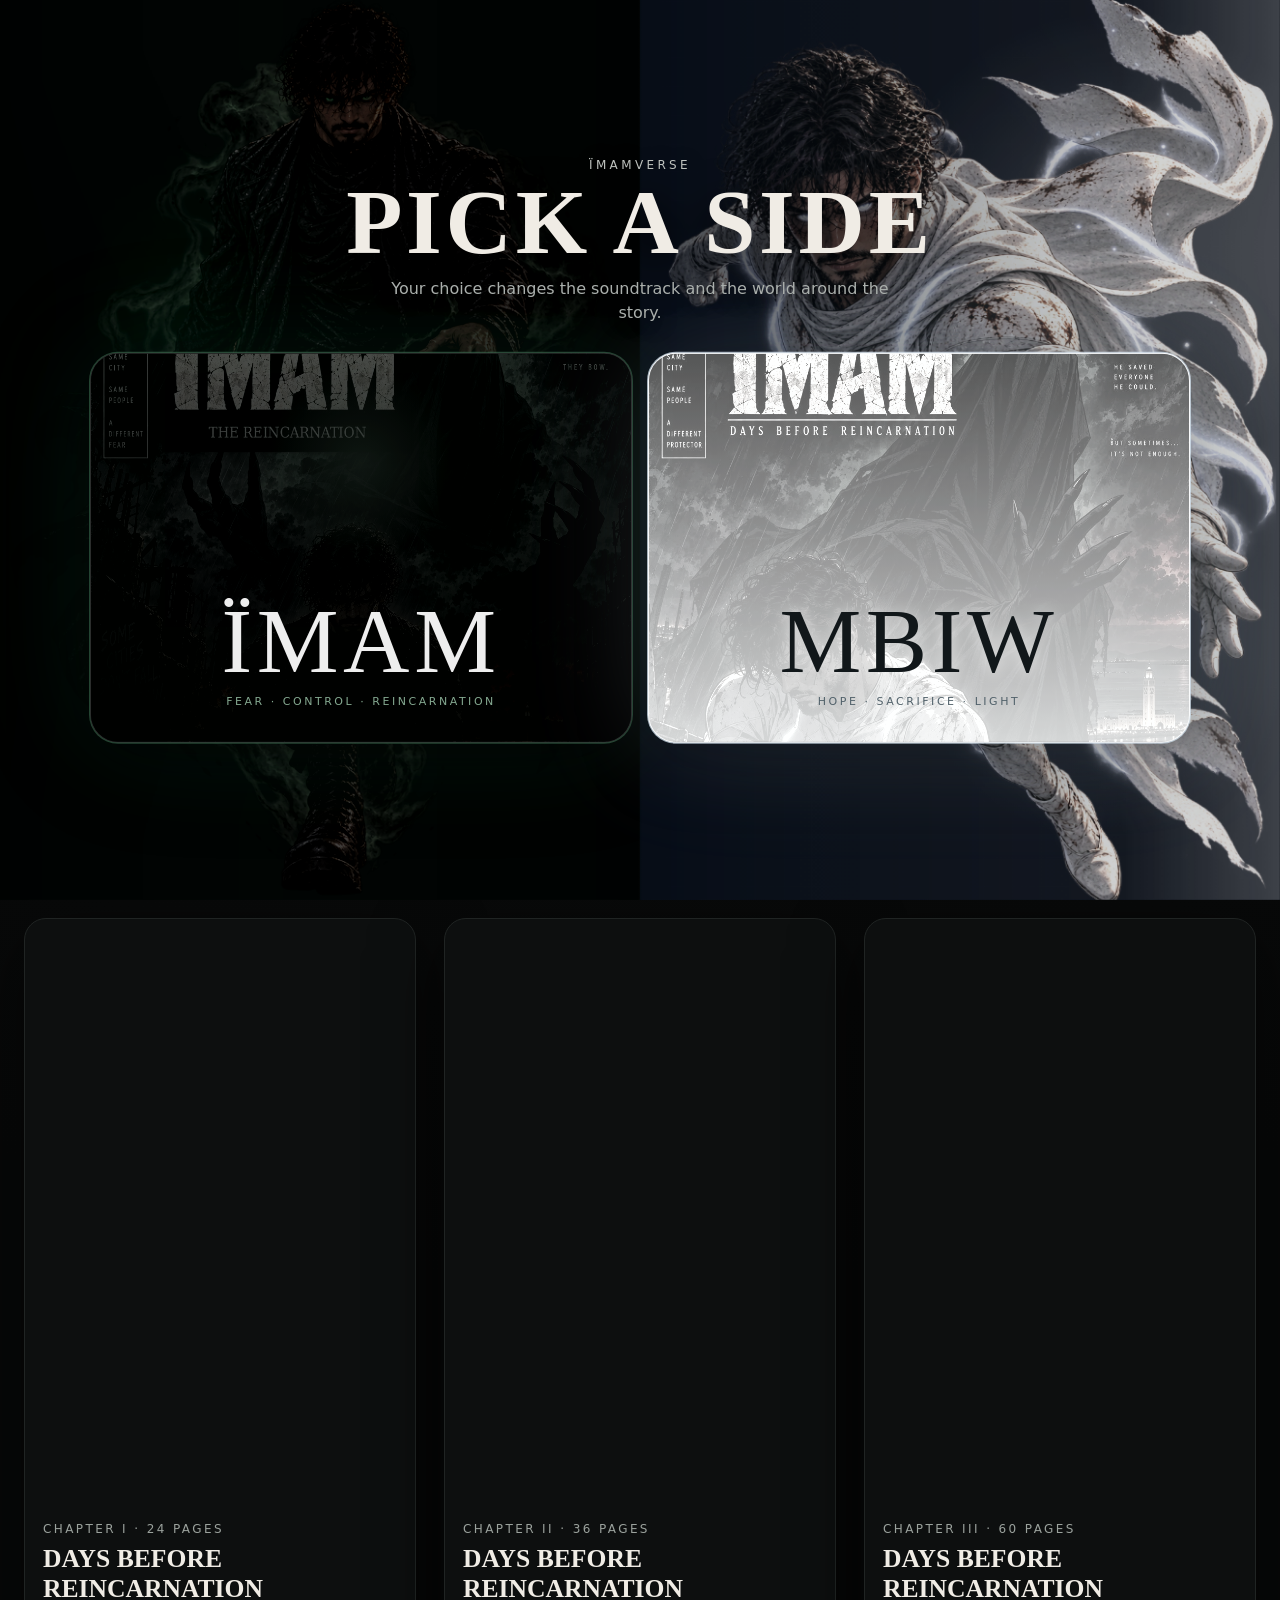
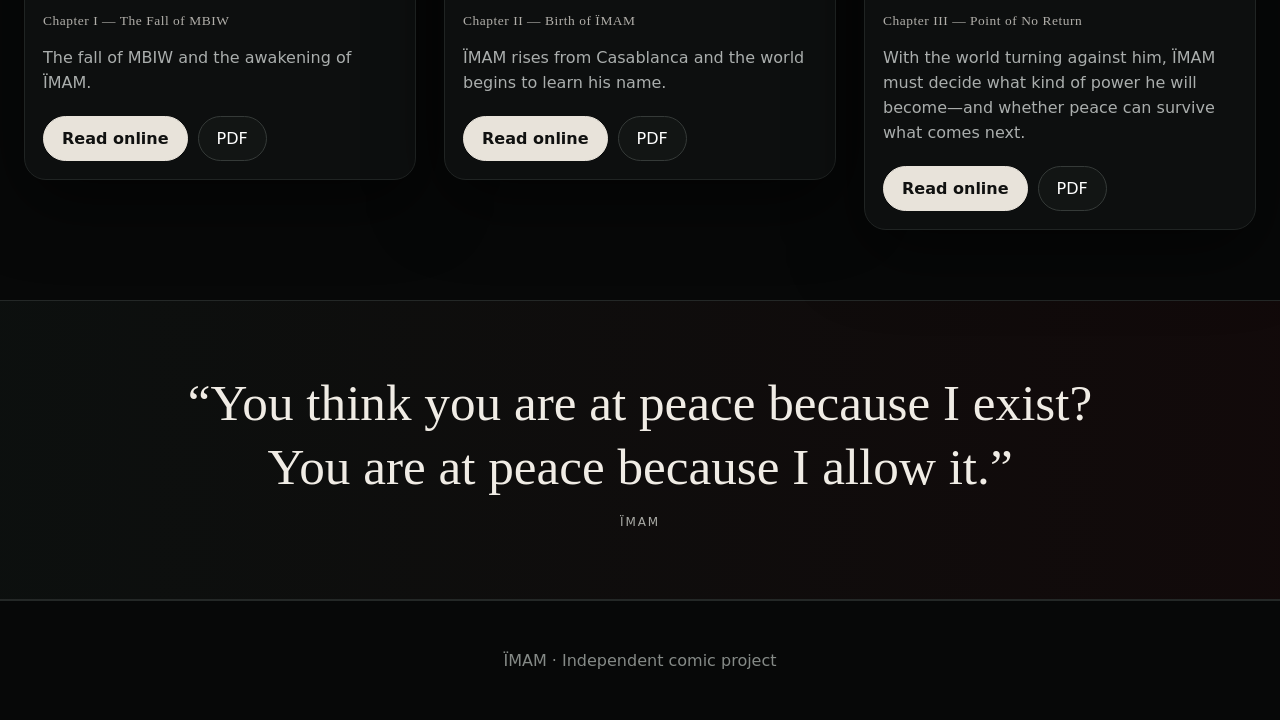
==== index.html @ 2e2427ac "Use final official chapter covers" ====
<!doctype html><html lang="en"><head>
<meta charset="utf-8"><meta name="viewport" content="width=device-width,initial-scale=1">
<meta http-equiv="Cache-Control" content="no-cache, no-store, must-revalidate"><meta http-equiv="Pragma" content="no-cache"><meta http-equiv="Expires" content="0">
<title>ÏMAM — Official Comic</title><meta name="description" content="Read DAYS BEFORE REINCARNATION — Chapter I, Chapter II, and Chapter III online.">
<link rel="icon" href="assets/site/favicon.svg"><link rel="stylesheet" href="styles.css?v=25">
<style>
.volume-control{height:44px;display:flex;align-items:center;gap:8px;padding:0 11px;border:1px solid var(--side-line,#343937);border-radius:999px;background:var(--side-player,rgba(8,10,9,.92));backdrop-filter:blur(16px);color:var(--side-ink,#f1ede6);transition:.2s}
.volume-control:hover{border-color:var(--side-accent,#7b8881)}
.volume-mute{width:28px;height:28px;display:grid;place-items:center;flex:0 0 auto;padding:0;border:0;background:transparent;color:inherit;font-size:15px;line-height:1;cursor:pointer;border-radius:50%}
.volume-mute:focus-visible,.volume-slider:focus-visible{outline:2px solid currentColor;outline-offset:2px}
.volume-slider{width:92px;height:20px;margin:0;cursor:pointer;accent-color:var(--side-ink,#f1ede6)}
.volume-value{min-width:30px;color:var(--side-muted,#9ca29e);font-size:9px;font-variant-numeric:tabular-nums;text-align:right}

/* Pick-a-side world backgrounds with character silhouettes */
.enter-gate{position:fixed;inset:0;overflow:hidden;isolation:isolate;background:linear-gradient(90deg,#020806 0 49.85%,#0a0f18 50.15% 100%)}
.enter-gate:before,.enter-gate:after{content:"";position:absolute;top:0;bottom:0;width:50%;pointer-events:none;z-index:0;will-change:transform,opacity,filter;background-repeat:no-repeat;background-blend-mode:normal,screen,normal;transition:opacity .45s ease,filter .45s ease}
.enter-gate:before{left:0;opacity:.95;background-image:linear-gradient(90deg,rgba(0,0,0,.72) 0,rgba(0,0,0,.38) 40%,rgba(0,0,0,.70) 100%),radial-gradient(circle at 26% 34%,rgba(16,133,78,.30) 0,rgba(0,0,0,0) 34%),radial-gradient(circle at 24% 72%,rgba(58,170,112,.14) 0,rgba(0,0,0,0) 24%),url('assets/site/imam-left.png');background-size:100% 100%,100% 100%,100% 100%,clamp(420px,48vw,760px) auto;background-position:0 0,0 0,0 0,6% 70%;filter:brightness(.55) saturate(.95) contrast(1.05);animation:gateImamFigureFloat 18s ease-in-out infinite alternate}
.enter-gate:after{right:0;opacity:.94;background-image:linear-gradient(270deg,rgba(255,255,255,.26) 0,rgba(255,255,255,.05) 25%,rgba(10,18,31,.62) 100%),radial-gradient(circle at 74% 28%,rgba(255,255,255,.20) 0,rgba(0,0,0,0) 30%),radial-gradient(circle at 72% 72%,rgba(194,224,245,.13) 0,rgba(0,0,0,0) 24%),url('assets/site/mbiw-fly-right.png');background-size:100% 100%,100% 100%,100% 100%,clamp(420px,48vw,760px) auto;background-position:0 0,0 0,0 0,86% 66%;filter:brightness(.88) saturate(.86) contrast(1.02);animation:gateMbiwFigureFloat 18s ease-in-out infinite alternate}
.enter-gate .side-choice,.enter-gate .mbiw-transition-layer,.enter-gate .imam-transition-layer{position:relative;z-index:2}
.enter-gate .choice-heading{position:relative;z-index:2;text-shadow:0 4px 28px rgba(0,0,0,.48)}
.enter-gate .side-card.imam{box-shadow:0 0 0 1px rgba(54,102,74,.65),0 18px 70px rgba(0,0,0,.58),0 0 120px rgba(23,121,76,.20)}
.enter-gate .side-card.mbiw{box-shadow:0 0 0 1px rgba(214,228,241,.74),0 18px 70px rgba(0,0,0,.28),0 0 120px rgba(202,223,241,.18)}
@keyframes gateImamFigureFloat{0%{transform:translate3d(0,0,0) scale(1)}50%{transform:translate3d(-1.2%,1.1%,0) scale(1.02)}100%{transform:translate3d(1.4%,-1.3%,0) scale(1.035)}}
@keyframes gateMbiwFigureFloat{0%{transform:translate3d(0,0,0) scale(1)}50%{transform:translate3d(1.3%,-1.1%,0) scale(1.02)}100%{transform:translate3d(-1.2%,1.2%,0) scale(1.035)}}
@media(max-width:900px){.enter-gate:before,.enter-gate:after{background-size:100% 100%,100% 100%,100% 100%,clamp(300px,72vw,520px) auto;opacity:.84}.enter-gate:before{background-position:0 0,0 0,0 0,10% 72%}.enter-gate:after{background-position:0 0,0 0,0 0,90% 70%}}

/* Living side atmosphere — desktop margins */
body.side-selected:before,body.side-selected:after{content:"";position:fixed;top:79px;bottom:0;width:clamp(110px,24vw,560px);z-index:2;pointer-events:none;opacity:0;will-change:background-position,opacity,filter;transition:opacity .8s ease}
body.side-selected:before{left:0;-webkit-mask-image:linear-gradient(90deg,#000 0,#000 42%,rgba(0,0,0,.68) 68%,transparent 100%);mask-image:linear-gradient(90deg,#000 0,#000 42%,rgba(0,0,0,.68) 68%,transparent 100%)}
body.side-selected:after{right:0;-webkit-mask-image:linear-gradient(270deg,#000 0,#000 42%,rgba(0,0,0,.68) 68%,transparent 100%);mask-image:linear-gradient(270deg,#000 0,#000 42%,rgba(0,0,0,.68) 68%,transparent 100%)}
body.side-selected[data-side="mbiw"]:before,body.side-selected[data-side="mbiw"]:after{opacity:.9;background-image:radial-gradient(circle,rgba(255,255,255,.82) 0 1px,transparent 1.8px),radial-gradient(circle,rgba(188,223,243,.62) 0 1.2px,transparent 2px),radial-gradient(ellipse at 12% 34%,rgba(255,255,255,.72) 0,rgba(226,242,251,.34) 24%,transparent 58%),radial-gradient(ellipse at 58% 74%,rgba(187,220,240,.38) 0,transparent 55%),linear-gradient(100deg,rgba(247,252,255,.72) 0,rgba(218,237,248,.32) 48%,transparent 100%);background-size:118px 154px,176px 218px,100% 100%,100% 100%,100% 100%;background-position:14px 20px,62px 96px,0 0,0 0,0 0;animation:mbiwMarginDrift 18s linear infinite,mbiwMarginBreath 6.5s ease-in-out infinite alternate;filter:saturate(.9)}
body.side-selected[data-side="mbiw"]:after{background-image:radial-gradient(circle,rgba(255,255,255,.8) 0 1px,transparent 1.8px),radial-gradient(circle,rgba(184,221,242,.58) 0 1.1px,transparent 2px),radial-gradient(ellipse at 82% 27%,rgba(255,255,255,.7) 0,rgba(224,241,251,.31) 25%,transparent 59%),radial-gradient(ellipse at 40% 77%,rgba(187,220,240,.35) 0,transparent 54%),linear-gradient(260deg,rgba(247,252,255,.7) 0,rgba(218,237,248,.3) 47%,transparent 100%);background-size:132px 168px,188px 226px,100% 100%,100% 100%,100% 100%;background-position:42px 12px,8px 122px,0 0,0 0,0 0;animation:mbiwMarginDriftReverse 21s linear infinite,mbiwMarginBreath 7.2s ease-in-out infinite alternate}
body.side-selected[data-side="imam"]:before,body.side-selected[data-side="imam"]:after{opacity:.82;background-image:radial-gradient(circle,rgba(132,169,144,.3) 0 1px,transparent 2px),radial-gradient(circle,rgba(170,79,54,.18) 0 1px,transparent 2px),radial-gradient(ellipse at 18% 36%,rgba(35,76,53,.66) 0,rgba(9,28,18,.38) 35%,transparent 67%),radial-gradient(ellipse at 62% 78%,rgba(71,104,81,.34) 0,transparent 58%),linear-gradient(100deg,rgba(3,13,8,.88) 0,rgba(17,46,30,.45) 49%,transparent 100%);background-size:142px 184px,224px 286px,100% 100%,100% 100%,100% 100%;background-position:16px 30px,80px 120px,0 0,0 0,0 0;animation:imamMarginDrift 24s linear infinite,imamMarginPulse 8s ease-in-out infinite alternate;filter:saturate(.86) contrast(1.03)}
body.side-selected[data-side="imam"]:after{background-image:radial-gradient(circle,rgba(127,166,140,.27) 0 1px,transparent 2px),radial-gradient(circle,rgba(181,78,49,.17) 0 1px,transparent 2px),radial-gradient(ellipse at 84% 30%,rgba(35,76,53,.62) 0,rgba(9,28,18,.36) 35%,transparent 67%),radial-gradient(ellipse at 38% 76%,rgba(71,104,81,.31) 0,transparent 58%),linear-gradient(260deg,rgba(3,13,8,.86) 0,rgba(17,46,30,.43) 49%,transparent 100%);background-size:154px 194px,236px 298px,100% 100%,100% 100%,100% 100%;background-position:54px 16px,12px 148px,0 0,0 0,0 0;animation:imamMarginDriftReverse 27s linear infinite,imamMarginPulse 9s ease-in-out infinite alternate}
@keyframes mbiwMarginDrift{from{background-position:14px 20px,62px 96px,0 0,0 0,0 0}to{background-position:40px -288px,18px -340px,0 -28px,0 26px,0 0}}
@keyframes mbiwMarginDriftReverse{from{background-position:42px 12px,8px 122px,0 0,0 0,0 0}to{background-position:12px -312px,64px -374px,0 -24px,0 30px,0 0}}
@keyframes mbiwMarginBreath{from{opacity:.68;filter:brightness(.98) saturate(.88)}to{opacity:.96;filter:brightness(1.08) saturate(1)}}
@keyframes imamMarginDrift{from{background-position:16px 30px,80px 120px,0 0,0 0,0 0}to{background-position:54px -308px,28px -436px,0 38px,0 -25px,0 0}}
@keyframes imamMarginDriftReverse{from{background-position:54px 16px,12px 148px,0 0,0 0,0 0}to{background-position:18px -332px,72px -458px,0 44px,0 -31px,0 0}}
@keyframes imamMarginPulse{from{opacity:.58;filter:brightness(.82) saturate(.76)}to{opacity:.88;filter:brightness(1.03) saturate(.96)}}

/* MBIW — choose the light transition */
.mbiw-transition-layer{position:absolute;inset:0;z-index:8;display:grid;place-items:center;overflow:hidden;pointer-events:none;opacity:0;visibility:hidden}
.mbiw-transition-layer:before{content:"";position:absolute;width:34vmax;height:34vmax;border-radius:50%;background:radial-gradient(circle,rgba(255,255,255,.98) 0,rgba(220,239,250,.86) 20%,rgba(187,220,239,.38) 45%,rgba(255,255,255,0) 72%);filter:blur(3px);transform:scale(.05);opacity:0}
.mbiw-transition-copy{position:relative;z-index:2;text-align:center;color:#172128;text-shadow:0 2px 18px rgba(255,255,255,.9);opacity:0;transform:translateY(12px) scale(.98)}
.mbiw-transition-copy span{display:block;font-size:10px;letter-spacing:.42em;text-transform:uppercase;color:#5d7481;margin-bottom:8px}
.mbiw-transition-copy strong{display:block;font-family:Georgia,"Times New Roman",serif;font-size:clamp(30px,6vw,72px);font-weight:700;letter-spacing:.08em}
.enter-gate.mbiw-transition{background:#f3f8fb}
.enter-gate.mbiw-transition:before,.enter-gate.mbiw-transition:after{animation:mbiwWash 1.35s ease forwards}
.enter-gate.mbiw-transition .choice-heading{animation:mbiwHeadingAway .5s ease forwards}
.enter-gate.mbiw-transition .side-card.imam{animation:mbiwDarkSideAway .72s cubic-bezier(.4,0,.2,1) forwards;pointer-events:none}
.enter-gate.mbiw-transition .side-card.mbiw{z-index:7;animation:mbiwCardRise 1.15s cubic-bezier(.16,.84,.32,1) forwards;pointer-events:none}
.enter-gate.mbiw-transition .mbiw-transition-layer{visibility:visible;animation:mbiwLayer 1.45s ease forwards}
.enter-gate.mbiw-transition .mbiw-transition-layer:before{animation:mbiwBloom 1.35s cubic-bezier(.16,.84,.3,1) forwards}
.enter-gate.mbiw-transition .mbiw-transition-copy{animation:mbiwWords 1.1s .3s ease forwards}
@keyframes mbiwWash{0%{opacity:1;filter:none}55%{opacity:.55;filter:brightness(1.35) saturate(.65)}100%{opacity:.12;filter:brightness(1.7) saturate(.35)}}
@keyframes mbiwHeadingAway{to{opacity:0;transform:translateY(-12px);filter:blur(5px)}}
@keyframes mbiwDarkSideAway{0%{opacity:1;transform:none;filter:none}100%{opacity:0;transform:scale(.92) translateX(-18px);filter:blur(10px) brightness(.55)}}
@keyframes mbiwCardRise{0%{transform:none;filter:none}42%{transform:scale(1.025);filter:brightness(1.08)}100%{transform:scale(1.055);filter:brightness(1.22);border-color:rgba(255,255,255,.95);box-shadow:0 0 0 1px rgba(255,255,255,.75),0 0 85px rgba(196,226,244,.82),0 28px 100px rgba(255,255,255,.45)}}
@keyframes mbiwLayer{0%{opacity:0}16%{opacity:1}82%{opacity:1}100%{opacity:.96}}
@keyframes mbiwBloom{0%{opacity:0;transform:scale(.05)}18%{opacity:.95}70%{opacity:.95;transform:scale(3.2)}100%{opacity:.7;transform:scale(4.4)}}
@keyframes mbiwWords{0%{opacity:0;transform:translateY(12px) scale(.98);letter-spacing:.02em}35%{opacity:1}100%{opacity:1;transform:none}}

/* ÏMAM — choose reincarnation transition */
.imam-transition-layer{position:absolute;inset:0;z-index:8;display:grid;place-items:center;overflow:hidden;pointer-events:none;opacity:0;visibility:hidden}
.imam-transition-layer:before{content:"";position:absolute;inset:-10%;background:radial-gradient(circle at 50% 50%,rgba(64,150,96,.28) 0,rgba(20,63,39,.18) 28%,rgba(0,0,0,0) 62%),radial-gradient(circle at 30% 60%,rgba(35,96,61,.22) 0,rgba(0,0,0,0) 46%),radial-gradient(circle at 70% 40%,rgba(25,76,48,.18) 0,rgba(0,0,0,0) 44%);filter:blur(10px);opacity:0;transform:scale(.96)}
.imam-transition-layer:after{content:"";position:absolute;inset:0;background:linear-gradient(180deg,rgba(0,0,0,.12),rgba(0,0,0,.55)),repeating-linear-gradient(90deg,rgba(255,255,255,.03) 0 2px,transparent 2px 6px);mix-blend-mode:screen;opacity:0}
.imam-transition-copy{position:relative;z-index:2;text-align:center;color:#dfe9df;text-shadow:0 2px 22px rgba(0,0,0,.9);opacity:0;transform:translateY(16px) scale(.98)}
.imam-transition-copy span{display:block;font-size:10px;letter-spacing:.42em;text-transform:uppercase;color:#78a487;margin-bottom:8px}
.imam-transition-copy strong{display:block;font-family:Georgia,"Times New Roman",serif;font-size:clamp(30px,6vw,72px);font-weight:700;letter-spacing:.08em}
.enter-gate.imam-transition{background:#030805}
.enter-gate.imam-transition:before,.enter-gate.imam-transition:after{animation:imamWash 1.35s ease forwards}
.enter-gate.imam-transition .choice-heading{animation:imamHeadingAway .5s ease forwards}
.enter-gate.imam-transition .side-card.mbiw{animation:imamLightSideAway .72s cubic-bezier(.4,0,.2,1) forwards;pointer-events:none}
.enter-gate.imam-transition .side-card.imam{z-index:7;animation:imamCardRise 1.2s cubic-bezier(.16,.84,.32,1) forwards;pointer-events:none}
.enter-gate.imam-transition .imam-transition-layer{visibility:visible;animation:imamLayer 1.45s ease forwards}
.enter-gate.imam-transition .imam-transition-layer:before{animation:imamSmoke 1.4s cubic-bezier(.16,.84,.3,1) forwards}
.enter-gate.imam-transition .imam-transition-layer:after{animation:imamGlitch 1.1s .12s ease forwards}
.enter-gate.imam-transition .imam-transition-copy{animation:imamWords 1.05s .3s ease forwards}
@keyframes imamWash{0%{opacity:1;filter:none}55%{opacity:.72;filter:brightness(.72) saturate(1.15)}100%{opacity:.2;filter:brightness(.45) saturate(1.25)}}
@keyframes imamHeadingAway{to{opacity:0;transform:translateY(-12px);filter:blur(5px)}}
@keyframes imamLightSideAway{0%{opacity:1;transform:none;filter:none}100%{opacity:0;transform:scale(.92) translateX(18px);filter:blur(10px) brightness(1.25)}}
@keyframes imamCardRise{0%{transform:none;filter:none}30%{transform:scale(1.02) translateY(2px)}60%{transform:scale(1.04) translateY(-2px)}100%{transform:scale(1.055);filter:brightness(.92) contrast(1.08);border-color:rgba(92,153,108,.92);box-shadow:0 0 0 1px rgba(52,110,69,.75),0 0 85px rgba(22,82,45,.75),0 28px 100px rgba(0,0,0,.55)}}
@keyframes imamLayer{0%{opacity:0}16%{opacity:1}82%{opacity:1}100%{opacity:.98}}
@keyframes imamSmoke{0%{opacity:0;transform:scale(.96)}20%{opacity:.9}100%{opacity:.95;transform:scale(1.12)}}
@keyframes imamGlitch{0%{opacity:0}18%{opacity:.18}26%{opacity:0}36%{opacity:.12}45%{opacity:0}100%{opacity:.08}}
@keyframes imamWords{0%{opacity:0;transform:translateY(16px) scale(.98)}35%{opacity:1}100%{opacity:1;transform:none}}

@media(prefers-reduced-motion:reduce){body.side-selected:before,body.side-selected:after{animation:none!important}.enter-gate.mbiw-transition:before,.enter-gate.mbiw-transition:after,.enter-gate.mbiw-transition .choice-heading,.enter-gate.mbiw-transition .side-card.imam,.enter-gate.mbiw-transition .side-card.mbiw,.enter-gate.mbiw-transition .mbiw-transition-layer,.enter-gate.mbiw-transition .mbiw-transition-layer:before,.enter-gate.mbiw-transition .mbiw-transition-copy,.enter-gate.imam-transition:before,.enter-gate.imam-transition:after,.enter-gate.imam-transition .choice-heading,.enter-gate.imam-transition .side-card.imam,.enter-gate.imam-transition .side-card.mbiw,.enter-gate.imam-transition .imam-transition-layer,.enter-gate.imam-transition .imam-transition-layer:before,.enter-gate.imam-transition .imam-transition-layer:after,.enter-gate.imam-transition .imam-transition-copy{animation:none!important}.enter-gate.mbiw-transition .choice-heading,.enter-gate.mbiw-transition .side-card.imam,.enter-gate.imam-transition .choice-heading,.enter-gate.imam-transition .side-card.mbiw{opacity:0}.enter-gate.mbiw-transition .side-card.mbiw{transform:scale(1.02);filter:brightness(1.12)}.enter-gate.mbiw-transition .mbiw-transition-layer{opacity:1;visibility:visible}.enter-gate.mbiw-transition .mbiw-transition-layer:before{opacity:.8;transform:scale(3)}.enter-gate.mbiw-transition .mbiw-transition-copy{opacity:1;transform:none}.enter-gate.imam-transition .side-card.imam{transform:scale(1.02);filter:brightness(.92) contrast(1.05)}.enter-gate.imam-transition .imam-transition-layer{opacity:1;visibility:visible}.enter-gate.imam-transition .imam-transition-layer:before{opacity:.9;transform:scale(1.08)}.enter-gate.imam-transition .imam-transition-layer:after{opacity:.06}.enter-gate.imam-transition .imam-transition-copy{opacity:1;transform:none}}

@media(max-width:1050px){body.side-selected:before,body.side-selected:after{display:none}}
@media(max-width:720px){.music-player{left:10px;right:10px;bottom:10px;flex-wrap:wrap}.music-toggle{flex:1 1 178px;min-width:0}.volume-control{flex:0 1 116px;padding:0 8px;gap:5px}.volume-slider{width:58px}.volume-value{display:none}.side-switch{flex:1 0 100%;height:38px}.mbiw-transition-copy strong,.imam-transition-copy strong{font-size:clamp(28px,9vw,48px)}.mbiw-transition-copy span,.imam-transition-copy span{font-size:9px;letter-spacing:.32em}}
</style>
</head><body class="gate-open">
<div class="enter-gate" id="enterGate">
  <div class="mbiw-transition-layer" id="mbiwTransitionLayer" aria-hidden="true"><div class="mbiw-transition-copy"><span>MBIW</span><strong>YOU CHOSE THE LIGHT</strong></div></div>
  <div class="imam-transition-layer" id="imamTransitionLayer" aria-hidden="true"><div class="imam-transition-copy"><span>ÏMAM</span><strong>YOU CHOSE REINCARNATION</strong></div></div>
  <div class="side-choice">
    <div class="choice-heading"><div class="eyebrow">ÏMAMVERSE</div><h2>PICK A SIDE</h2><p>Your choice changes the soundtrack and the world around the story.</p></div>
    <button class="side-card imam" type="button" data-side-choice="imam" aria-label="Choose ÏMAM"><span class="side-card-content"><span class="side-name">ÏMAM</span><span class="side-tag">Fear · Control · Reincarnation</span></span></button>
    <button class="side-card mbiw" type="button" data-side-choice="mbiw" aria-label="Choose MBIW"><span class="side-card-content"><span class="side-name">MBIW</span><span class="side-tag">Hope · Sacrifice · Light</span></span></button>
  </div>
</div>
<header class="site-header"><a class="brand" href="./">ÏMAM<span>OFFICIAL COMIC</span></a><nav class="nav"><a href="#issues">Chapters</a><a href="issue1/" data-reader="issue1">Chapter I</a><a href="issue2/" data-reader="issue2">Chapter II</a><a href="issue3/" data-reader="issue3">Chapter III</a></nav></header>
<main>
<section class="hero"><div class="hero-inner"><div class="eyebrow">A dark superhero saga</div><h1>ÏMAM<span>THE REINCARNATION</span></h1><p>MBIW gave everything to protect his city. When the city turned on him, something colder woke inside. Read the story from the beginning.</p><div class="hero-actions"><a class="button primary" href="issue1/" data-reader="issue1">Start Chapter I</a><a class="button" href="issue2/" data-reader="issue2">Read Chapter II</a><a class="button" href="issue3/" data-reader="issue3">Read Chapter III</a></div></div></section>
<section class="section" id="issues"><div class="section-head"><div><div class="eyebrow">Read online</div><h2>The Chapters</h2></div><p>Built for phones and desktops. Scroll through each full comic page in order, or download the PDF editions.</p></div>
<div class="issue-grid">
<article class="issue-card"><a class="cover-wrap" href="issue1/" data-reader="issue1"><img src="assets/issue1/cover-final.webp?v=30" alt="ÏMAM Chapter I cover" loading="lazy"></a><div class="issue-meta"><div class="issue-no">Chapter I · 24 pages</div><h3>DAYS BEFORE REINCARNATION</h3><p>The fall of MBIW and the awakening of ÏMAM.</p><div class="issue-actions"><a class="button primary" href="issue1/" data-reader="issue1">Read online</a><a class="button" href="assets/issue1/IMAM_Issue_One.pdf" download>PDF</a></div></div></article>
<article class="issue-card"><a class="cover-wrap" href="issue2/" data-reader="issue2"><img src="assets/issue2/cover-final.webp?v=30" alt="ÏMAM Chapter II cover" loading="lazy"></a><div class="issue-meta"><div class="issue-no">Chapter II · 36 pages</div><h3>DAYS BEFORE REINCARNATION</h3><p>ÏMAM rises from Casablanca and the world begins to learn his name.</p><div class="issue-actions"><a class="button primary" href="issue2/" data-reader="issue2">Read online</a><a class="button" href="assets/issue2/IMAM_Issue_Two.pdf" download>PDF</a></div></div></article>
<article class="issue-card"><a class="cover-wrap" href="issue3/" data-reader="issue3"><img src="assets/issue3/cover-final.webp?v=30" alt="ÏMAM Chapter III cover" loading="lazy"></a><div class="issue-meta"><div class="issue-no">Chapter III · 60 pages</div><h3>DAYS BEFORE REINCARNATION</h3><p>With the world turning against him, ÏMAM must decide what kind of power he will become—and whether peace can survive what comes next.</p><div class="issue-actions"><a class="button primary" href="issue3/" data-reader="issue3">Read online</a><a class="button" href="assets/issue3/IMAM_Beyond_Reincarnation_Issue_3.pdf" download>PDF</a></div></div></article>
</div></section>
<section class="quote"><blockquote>“You think you are at peace because I exist? You are at peace because I allow it.”</blockquote><cite>ÏMAM</cite></section>
</main><footer class="footer">ÏMAM · Independent comic project</footer>
<div class="music-player" id="musicPlayer" aria-label="Soundtrack controls">
  <button class="music-toggle" id="musicToggle" type="button" aria-pressed="false" aria-label="Pause soundtrack"><span class="music-icon" aria-hidden="true">♪</span><span class="music-copy"><strong id="musicState">Now playing</strong><small id="musicTrack">Soundtrack</small></span><span class="music-bars" aria-hidden="true"><i></i><i></i><i></i></span></button>
  <div class="volume-control" aria-label="Soundtrack volume controls">
    <button class="volume-mute" id="volumeMute" type="button" aria-label="Mute soundtrack"><span id="volumeIcon" aria-hidden="true">🔉</span></button>
    <input class="volume-slider" id="volumeSlider" type="range" min="0" max="100" step="1" value="3" aria-label="Soundtrack volume">
    <span class="volume-value" id="volumeValue" aria-hidden="true">3%</span>
  </div>
  <button class="side-switch" id="sideSwitch" type="button">Switch side</button>
</div>
<audio id="bgMusic" preload="auto"></audio>
<div class="reader-overlay" id="readerOverlay" aria-hidden="true"><div class="reader-overlay-bar"><div class="reader-overlay-title" id="readerOverlayTitle">ÏMAM</div><button class="reader-overlay-close" id="readerOverlayClose" type="button">Close reader ✕</button></div><iframe class="reader-frame" id="readerFrame" title="ÏMAM comic reader" loading="eager"></iframe></div>
<script>
(() => {
  const playlists={
    imam:[
      {title:'TALIBAN',src:'assets/audio/5%20-%20Taliban.mp3'},
      {title:'ICONIC',src:'assets/audio/6%20-%20Iconic.mp3'},
      {title:'7EREK RAS X HAQQI',src:'assets/audio/7erek%20ras%20x%20haqqi.mp3'}
    ],
    mbiw:[
      {title:'FORSA',src:'assets/audio/1%20-%20Forsa.mp3'},
      {title:'FENNAN II',src:'assets/audio/2%20-%20Fennan%20II.mp3'},
      {title:'DEMISE OF MBIW',src:'assets/audio/3%20-%20DEMISE%20OF%20MBIW.mp3'}
    ]
  };
  const audio=document.getElementById('bgMusic');
  const toggle=document.getElementById('musicToggle');
  const state=document.getElementById('musicState');
  const trackLabel=document.getElementById('musicTrack');
  const player=document.getElementById('musicPlayer');
  const volumeSlider=document.getElementById('volumeSlider');
  const volumeMute=document.getElementById('volumeMute');
  const volumeIcon=document.getElementById('volumeIcon');
  const volumeValue=document.getElementById('volumeValue');
  const gate=document.getElementById('enterGate');
  const sideSwitch=document.getElementById('sideSwitch');
  const overlay=document.getElementById('readerOverlay');
  const frame=document.getElementById('readerFrame');
  const overlayTitle=document.getElementById('readerOverlayTitle');
  const closeBtn=document.getElementById('readerOverlayClose');
  const siteBrand=document.querySelector('.brand');
  const heroTitle=document.querySelector('.hero h1');
  const sideButtons=[...document.querySelectorAll('[data-side-choice]')];
  let currentSide=null,trackIndex=0,manuallyPaused=false,preloader=null,lastAudibleVolume=.03,sideTransitioning=false;
  audio.volume=.03;

  const syncVolume=()=>{
    const pct=Math.round(audio.volume*100);
    volumeSlider.value=String(pct);
    volumeSlider.setAttribute('aria-valuetext',pct+' percent');
    volumeValue.textContent=pct+'%';
    volumeIcon.textContent=pct===0?'🔇':(pct<50?'🔉':'🔊');
    volumeMute.setAttribute('aria-label',pct===0?'Restore soundtrack volume':'Mute soundtrack');
  };
  const saveVolume=()=>localStorage.setItem('imamverse_volume',String(audio.volume));
  volumeSlider.addEventListener('input',()=>{
    const next=Math.max(0,Math.min(100,Number(volumeSlider.value)))/100;
    audio.volume=next;if(next>0)lastAudibleVolume=next;saveVolume();syncVolume();
  });
  volumeMute.addEventListener('click',()=>{
    if(audio.volume>0){lastAudibleVolume=audio.volume;audio.volume=0;}else{audio.volume=lastAudibleVolume||.03;}
    saveVolume();syncVolume();
  });

  const updateIdentity=(side)=>{
    const isMbiw=side==='mbiw';
    const name=isMbiw?'MBIW':'ÏMAM';
    if(siteBrand&&siteBrand.firstChild)siteBrand.firstChild.nodeValue=name;
    if(heroTitle&&heroTitle.firstChild)heroTitle.firstChild.nodeValue=name;
    const subtitle=heroTitle?heroTitle.querySelector('span'):null;
    if(subtitle)subtitle.textContent=isMbiw?'DAYS BEFORE REINCARNATION':'THE REINCARNATION';
    document.title=name+' — Official Comic';
  };
  const setTheme=(side)=>{
    currentSide=side;document.body.dataset.side=side;document.documentElement.dataset.side=side;
    document.body.classList.add('side-selected');localStorage.setItem('imamverse_side',side);updateIdentity(side);
  };
  const sync=()=>{
    const playing=!audio.paused&&!!currentSide;
    toggle.setAttribute('aria-pressed',playing?'true':'false');
    toggle.setAttribute('aria-label',playing?'Pause soundtrack':'Play soundtrack');
    state.textContent=playing?'Now playing':(manuallyPaused?'Music paused':'Music ready');
    player.classList.toggle('is-playing',playing);
  };
  const preloadNext=()=>{
    if(!currentSide)return;
    const list=playlists[currentSide],next=list[(trackIndex+1)%list.length];
    preloader=new Audio();preloader.preload='auto';preloader.src=next.src;
  };
  const loadTrack=(index)=>{
    const list=playlists[currentSide];trackIndex=(index+list.length)%list.length;
    const track=list[trackIndex];audio.src=track.src;trackLabel.textContent=track.title;audio.load();preloadNext();
  };
  const playCurrent=async()=>{if(!currentSide||manuallyPaused)return;try{audio.muted=false;await audio.play();}catch(e){}sync();};
  const closeReader=()=>{overlay.classList.remove('is-open');overlay.setAttribute('aria-hidden','true');if(frame)frame.src='about:blank';document.body.style.overflow='';};
  const finishSideChoice=()=>{
    gate.classList.add('is-hidden');
    document.body.classList.remove('gate-open');
    window.setTimeout(()=>gate.classList.remove('mbiw-transition','imam-transition'),520);
    sideButtons.forEach(btn=>btn.disabled=false);
    sideTransitioning=false;
    sync();
  };
  const chooseSide=(side)=>{
    if(!playlists[side]||sideTransitioning)return;
    closeReader();setTheme(side);manuallyPaused=false;trackIndex=0;loadTrack(0);
    audio.muted=false;audio.play().catch(()=>{});
    if(side==='mbiw'){
      sideTransitioning=true;
      sideButtons.forEach(btn=>btn.disabled=true);
      gate.classList.remove('is-hidden');
      gate.classList.remove('imam-transition');
      gate.classList.add('mbiw-transition');
      const reduced=window.matchMedia&&window.matchMedia('(prefers-reduced-motion: reduce)').matches;
      window.setTimeout(finishSideChoice,reduced?650:1500);
      return;
    }
    if(side==='imam'){
      sideTransitioning=true;
      sideButtons.forEach(btn=>btn.disabled=true);
      gate.classList.remove('is-hidden');
      gate.classList.remove('mbiw-transition');
      gate.classList.add('imam-transition');
      const reduced=window.matchMedia&&window.matchMedia('(prefers-reduced-motion: reduce)').matches;
      window.setTimeout(finishSideChoice,reduced?650:1500);
      return;
    }
    finishSideChoice();
  };
  sideButtons.forEach(btn=>btn.addEventListener('click',()=>chooseSide(btn.dataset.sideChoice)));
  toggle.addEventListener('click',async()=>{if(audio.paused){manuallyPaused=false;await playCurrent();}else{manuallyPaused=true;audio.pause();}sync();});
  sideSwitch.addEventListener('click',()=>{closeReader();manuallyPaused=true;audio.pause();gate.classList.remove('is-hidden','mbiw-transition','imam-transition');document.body.classList.add('gate-open');document.body.classList.remove('side-selected');sideButtons.forEach(btn=>btn.disabled=false);sideTransitioning=false;sync();});
  audio.addEventListener('ended',async()=>{if(!currentSide)return;manuallyPaused=false;loadTrack(trackIndex+1);await playCurrent();});
  audio.addEventListener('play',sync);audio.addEventListener('pause',sync);audio.addEventListener('error',()=>{state.textContent='Track unavailable';});
  const openReader=(issue)=>{
  if(!currentSide)return;
  const readers={
    issue1:{src:'issue1/',title:'ÏMAM · DAYS BEFORE REINCARNATION — Chapter I'},
    issue2:{src:'issue2/',title:'ÏMAM · DAYS BEFORE REINCARNATION — Chapter II'},
    issue3:{src:'issue3/',title:'ÏMAM · DAYS BEFORE REINCARNATION — Chapter III'}
  };
  const selected=readers[issue]||readers.issue1;
  frame.src=selected.src+'?side='+encodeURIComponent(currentSide);
  overlayTitle.textContent=selected.title;
  overlay.classList.add('is-open');overlay.setAttribute('aria-hidden','false');document.body.style.overflow='hidden';
};
  document.querySelectorAll('[data-reader]').forEach(link=>link.addEventListener('click',e=>{e.preventDefault();openReader(link.dataset.reader);}));
  closeBtn.addEventListener('click',closeReader);
  window.addEventListener('message',e=>{if(e.origin!==location.origin||!e.data)return;if(e.data.type==='imamverse-close-reader')closeReader();if(e.data.type==='imamverse-open-reader'&&e.data.issue)openReader(e.data.issue);});
  window.addEventListener('keydown',e=>{if(e.key==='Escape'&&overlay.classList.contains('is-open'))closeReader();});
  syncVolume();sync();
})();
</script>
</body></html>
---- styles.css ----
@import url('styles-original.css?v=23');
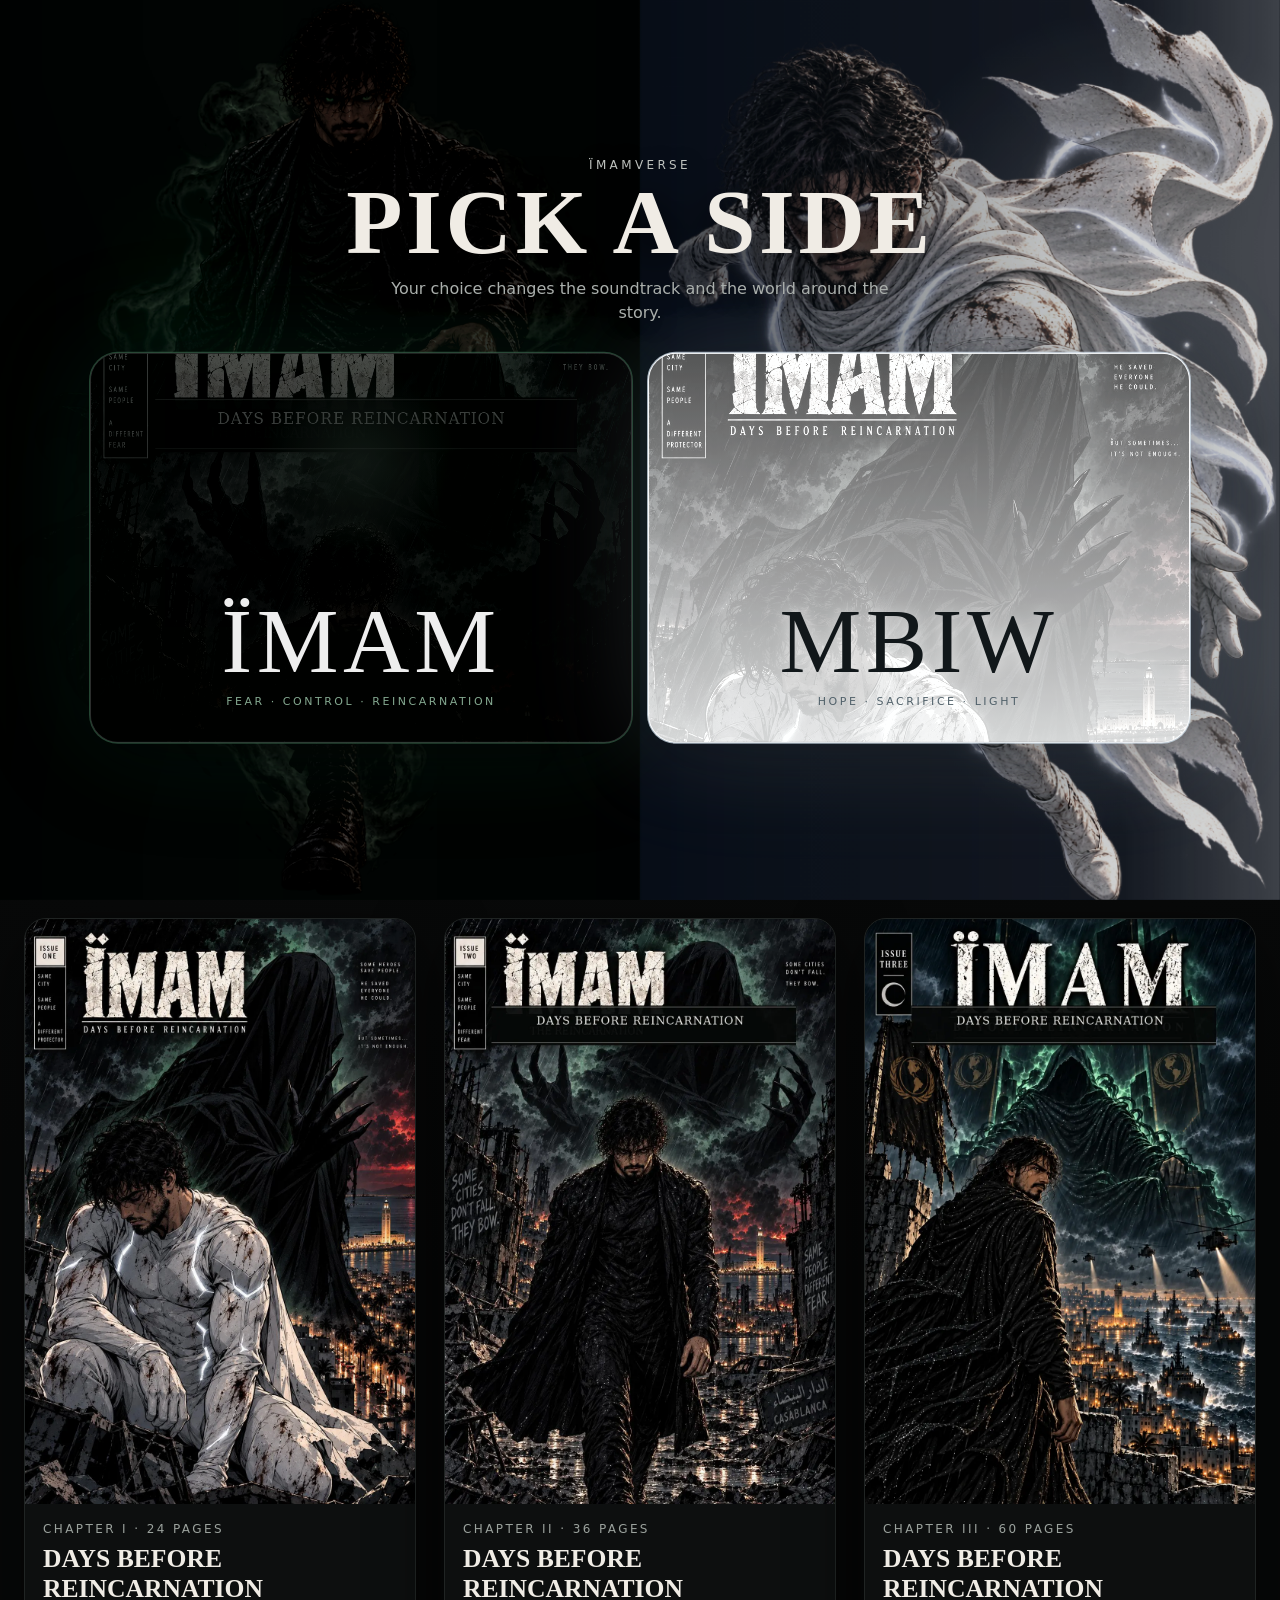
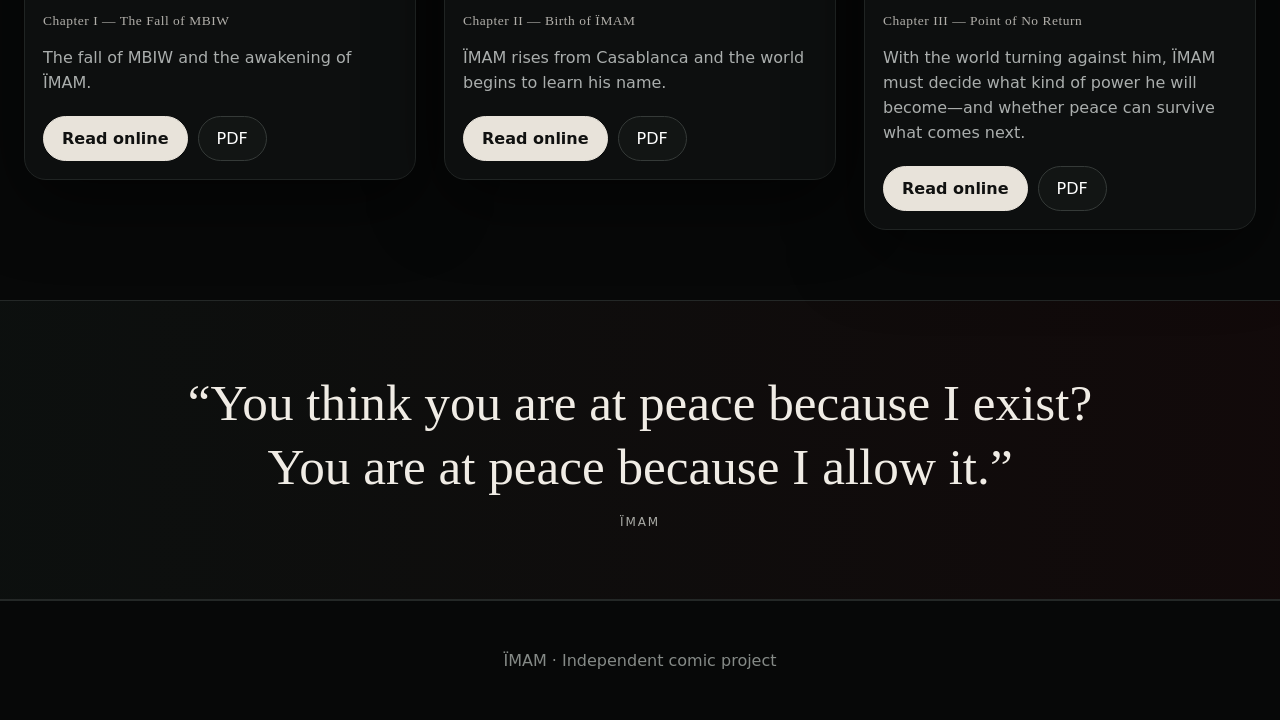
==== commit 1c1fa1e1: "Fix chapter covers and page-01 mappings" ====
--- a/index.html
+++ b/index.html
@@ -106,9 +106,9 @@
 <section class="hero"><div class="hero-inner"><div class="eyebrow">A dark superhero saga</div><h1>ÏMAM<span>THE REINCARNATION</span></h1><p>MBIW gave everything to protect his city. When the city turned on him, something colder woke inside. Read the story from the beginning.</p><div class="hero-actions"><a class="button primary" href="issue1/" data-reader="issue1">Start Chapter I</a><a class="button" href="issue2/" data-reader="issue2">Read Chapter II</a><a class="button" href="issue3/" data-reader="issue3">Read Chapter III</a></div></div></section>
 <section class="section" id="issues"><div class="section-head"><div><div class="eyebrow">Read online</div><h2>The Chapters</h2></div><p>Built for phones and desktops. Scroll through each full comic page in order, or download the PDF editions.</p></div>
 <div class="issue-grid">
-<article class="issue-card"><a class="cover-wrap" href="issue1/" data-reader="issue1"><img src="assets/issue1/cover-final.webp?v=30" alt="ÏMAM Chapter I cover" loading="lazy"></a><div class="issue-meta"><div class="issue-no">Chapter I · 24 pages</div><h3>DAYS BEFORE REINCARNATION</h3><p>The fall of MBIW and the awakening of ÏMAM.</p><div class="issue-actions"><a class="button primary" href="issue1/" data-reader="issue1">Read online</a><a class="button" href="assets/issue1/IMAM_Issue_One.pdf" download>PDF</a></div></div></article>
-<article class="issue-card"><a class="cover-wrap" href="issue2/" data-reader="issue2"><img src="assets/issue2/cover-final.webp?v=30" alt="ÏMAM Chapter II cover" loading="lazy"></a><div class="issue-meta"><div class="issue-no">Chapter II · 36 pages</div><h3>DAYS BEFORE REINCARNATION</h3><p>ÏMAM rises from Casablanca and the world begins to learn his name.</p><div class="issue-actions"><a class="button primary" href="issue2/" data-reader="issue2">Read online</a><a class="button" href="assets/issue2/IMAM_Issue_Two.pdf" download>PDF</a></div></div></article>
-<article class="issue-card"><a class="cover-wrap" href="issue3/" data-reader="issue3"><img src="assets/issue3/cover-final.webp?v=30" alt="ÏMAM Chapter III cover" loading="lazy"></a><div class="issue-meta"><div class="issue-no">Chapter III · 60 pages</div><h3>DAYS BEFORE REINCARNATION</h3><p>With the world turning against him, ÏMAM must decide what kind of power he will become—and whether peace can survive what comes next.</p><div class="issue-actions"><a class="button primary" href="issue3/" data-reader="issue3">Read online</a><a class="button" href="assets/issue3/IMAM_Beyond_Reincarnation_Issue_3.pdf" download>PDF</a></div></div></article>
+<article class="issue-card"><a class="cover-wrap" href="issue1/" data-reader="issue1"><img src="assets/issue1/page-01.webp?v=31" alt="ÏMAM Chapter I cover" loading="lazy"></a><div class="issue-meta"><div class="issue-no">Chapter I · 24 pages</div><h3>DAYS BEFORE REINCARNATION</h3><p>The fall of MBIW and the awakening of ÏMAM.</p><div class="issue-actions"><a class="button primary" href="issue1/" data-reader="issue1">Read online</a><a class="button" href="assets/issue1/IMAM_Issue_One.pdf" download>PDF</a></div></div></article>
+<article class="issue-card"><a class="cover-wrap" href="issue2/" data-reader="issue2"><img src="assets/issue2/page-01.webp?v=31" alt="ÏMAM Chapter II cover" loading="lazy"></a><div class="issue-meta"><div class="issue-no">Chapter II · 36 pages</div><h3>DAYS BEFORE REINCARNATION</h3><p>ÏMAM rises from Casablanca and the world begins to learn his name.</p><div class="issue-actions"><a class="button primary" href="issue2/" data-reader="issue2">Read online</a><a class="button" href="assets/issue2/IMAM_Issue_Two.pdf" download>PDF</a></div></div></article>
+<article class="issue-card"><a class="cover-wrap" href="issue3/" data-reader="issue3"><img src="assets/issue3/page-01.webp?v=31" alt="ÏMAM Chapter III cover" loading="lazy"></a><div class="issue-meta"><div class="issue-no">Chapter III · 60 pages</div><h3>DAYS BEFORE REINCARNATION</h3><p>With the world turning against him, ÏMAM must decide what kind of power he will become—and whether peace can survive what comes next.</p><div class="issue-actions"><a class="button primary" href="issue3/" data-reader="issue3">Read online</a><a class="button" href="assets/issue3/IMAM_Beyond_Reincarnation_Issue_3.pdf" download>PDF</a></div></div></article>
 </div></section>
 <section class="quote"><blockquote>“You think you are at peace because I exist? You are at peace because I allow it.”</blockquote><cite>ÏMAM</cite></section>
 </main><footer class="footer">ÏMAM · Independent comic project</footer>
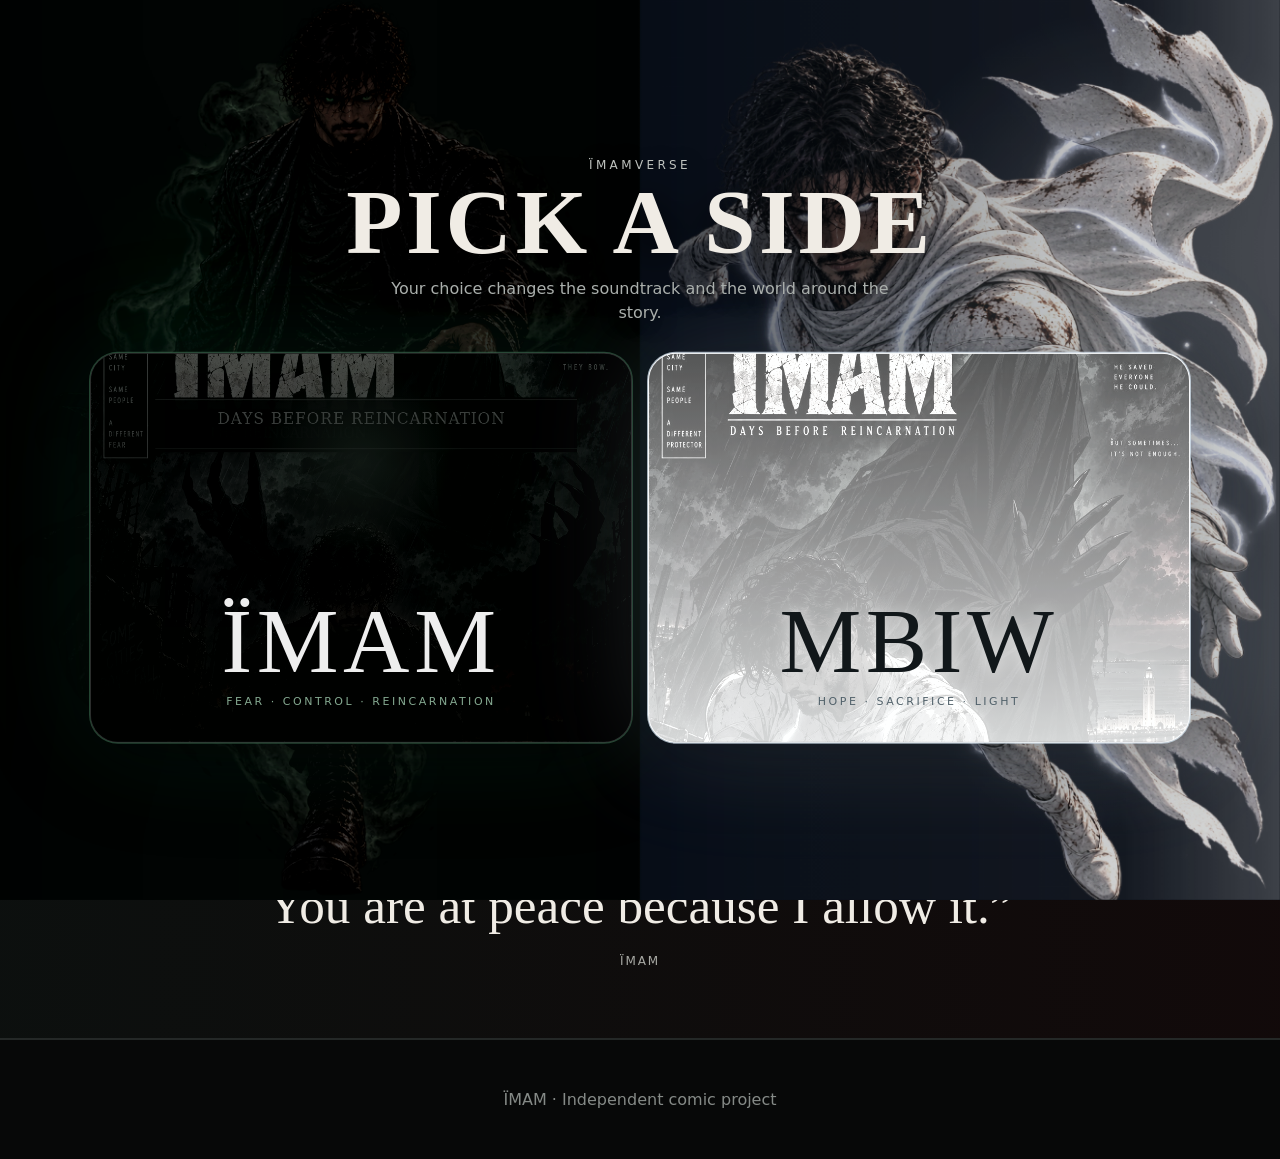
==== commit 122cced8: "Remove chapters from website" ====
--- a/index.html
+++ b/index.html
@@ -1,7 +1,7 @@
 <!doctype html><html lang="en"><head>
 <meta charset="utf-8"><meta name="viewport" content="width=device-width,initial-scale=1">
 <meta http-equiv="Cache-Control" content="no-cache, no-store, must-revalidate"><meta http-equiv="Pragma" content="no-cache"><meta http-equiv="Expires" content="0">
-<title>ÏMAM — Official Comic</title><meta name="description" content="Read DAYS BEFORE REINCARNATION — Chapter I, Chapter II, and Chapter III online.">
+<title>ÏMAM — Official Comic</title><meta name="description" content="ÏMAM — Official Comic.">
 <link rel="icon" href="assets/site/favicon.svg"><link rel="stylesheet" href="styles.css?v=25">
 <style>
 .volume-control{height:44px;display:flex;align-items:center;gap:8px;padding:0 11px;border:1px solid var(--side-line,#343937);border-radius:999px;background:var(--side-player,rgba(8,10,9,.92));backdrop-filter:blur(16px);color:var(--side-ink,#f1ede6);transition:.2s}
@@ -101,15 +101,9 @@
     <button class="side-card mbiw" type="button" data-side-choice="mbiw" aria-label="Choose MBIW"><span class="side-card-content"><span class="side-name">MBIW</span><span class="side-tag">Hope · Sacrifice · Light</span></span></button>
   </div>
 </div>
-<header class="site-header"><a class="brand" href="./">ÏMAM<span>OFFICIAL COMIC</span></a><nav class="nav"><a href="#issues">Chapters</a><a href="issue1/" data-reader="issue1">Chapter I</a><a href="issue2/" data-reader="issue2">Chapter II</a><a href="issue3/" data-reader="issue3">Chapter III</a></nav></header>
+<header class="site-header"><a class="brand" href="./">ÏMAM<span>OFFICIAL COMIC</span></a><nav class="nav"></nav></header>
 <main>
-<section class="hero"><div class="hero-inner"><div class="eyebrow">A dark superhero saga</div><h1>ÏMAM<span>THE REINCARNATION</span></h1><p>MBIW gave everything to protect his city. When the city turned on him, something colder woke inside. Read the story from the beginning.</p><div class="hero-actions"><a class="button primary" href="issue1/" data-reader="issue1">Start Chapter I</a><a class="button" href="issue2/" data-reader="issue2">Read Chapter II</a><a class="button" href="issue3/" data-reader="issue3">Read Chapter III</a></div></div></section>
-<section class="section" id="issues"><div class="section-head"><div><div class="eyebrow">Read online</div><h2>The Chapters</h2></div><p>Built for phones and desktops. Scroll through each full comic page in order, or download the PDF editions.</p></div>
-<div class="issue-grid">
-<article class="issue-card"><a class="cover-wrap" href="issue1/" data-reader="issue1"><img src="assets/issue1/page-01.webp?v=31" alt="ÏMAM Chapter I cover" loading="lazy"></a><div class="issue-meta"><div class="issue-no">Chapter I · 24 pages</div><h3>DAYS BEFORE REINCARNATION</h3><p>The fall of MBIW and the awakening of ÏMAM.</p><div class="issue-actions"><a class="button primary" href="issue1/" data-reader="issue1">Read online</a><a class="button" href="assets/issue1/IMAM_Issue_One.pdf" download>PDF</a></div></div></article>
-<article class="issue-card"><a class="cover-wrap" href="issue2/" data-reader="issue2"><img src="assets/issue2/page-01.webp?v=31" alt="ÏMAM Chapter II cover" loading="lazy"></a><div class="issue-meta"><div class="issue-no">Chapter II · 36 pages</div><h3>DAYS BEFORE REINCARNATION</h3><p>ÏMAM rises from Casablanca and the world begins to learn his name.</p><div class="issue-actions"><a class="button primary" href="issue2/" data-reader="issue2">Read online</a><a class="button" href="assets/issue2/IMAM_Issue_Two.pdf" download>PDF</a></div></div></article>
-<article class="issue-card"><a class="cover-wrap" href="issue3/" data-reader="issue3"><img src="assets/issue3/page-01.webp?v=31" alt="ÏMAM Chapter III cover" loading="lazy"></a><div class="issue-meta"><div class="issue-no">Chapter III · 60 pages</div><h3>DAYS BEFORE REINCARNATION</h3><p>With the world turning against him, ÏMAM must decide what kind of power he will become—and whether peace can survive what comes next.</p><div class="issue-actions"><a class="button primary" href="issue3/" data-reader="issue3">Read online</a><a class="button" href="assets/issue3/IMAM_Beyond_Reincarnation_Issue_3.pdf" download>PDF</a></div></div></article>
-</div></section>
+<section class="hero"><div class="hero-inner"><div class="eyebrow">A dark superhero saga</div><h1>ÏMAM<span>THE REINCARNATION</span></h1><p>MBIW gave everything to protect his city. When the city turned on him, something colder woke inside. Read the story from the beginning.</p></div></section>
 <section class="quote"><blockquote>“You think you are at peace because I exist? You are at peace because I allow it.”</blockquote><cite>ÏMAM</cite></section>
 </main><footer class="footer">ÏMAM · Independent comic project</footer>
 <div class="music-player" id="musicPlayer" aria-label="Soundtrack controls">
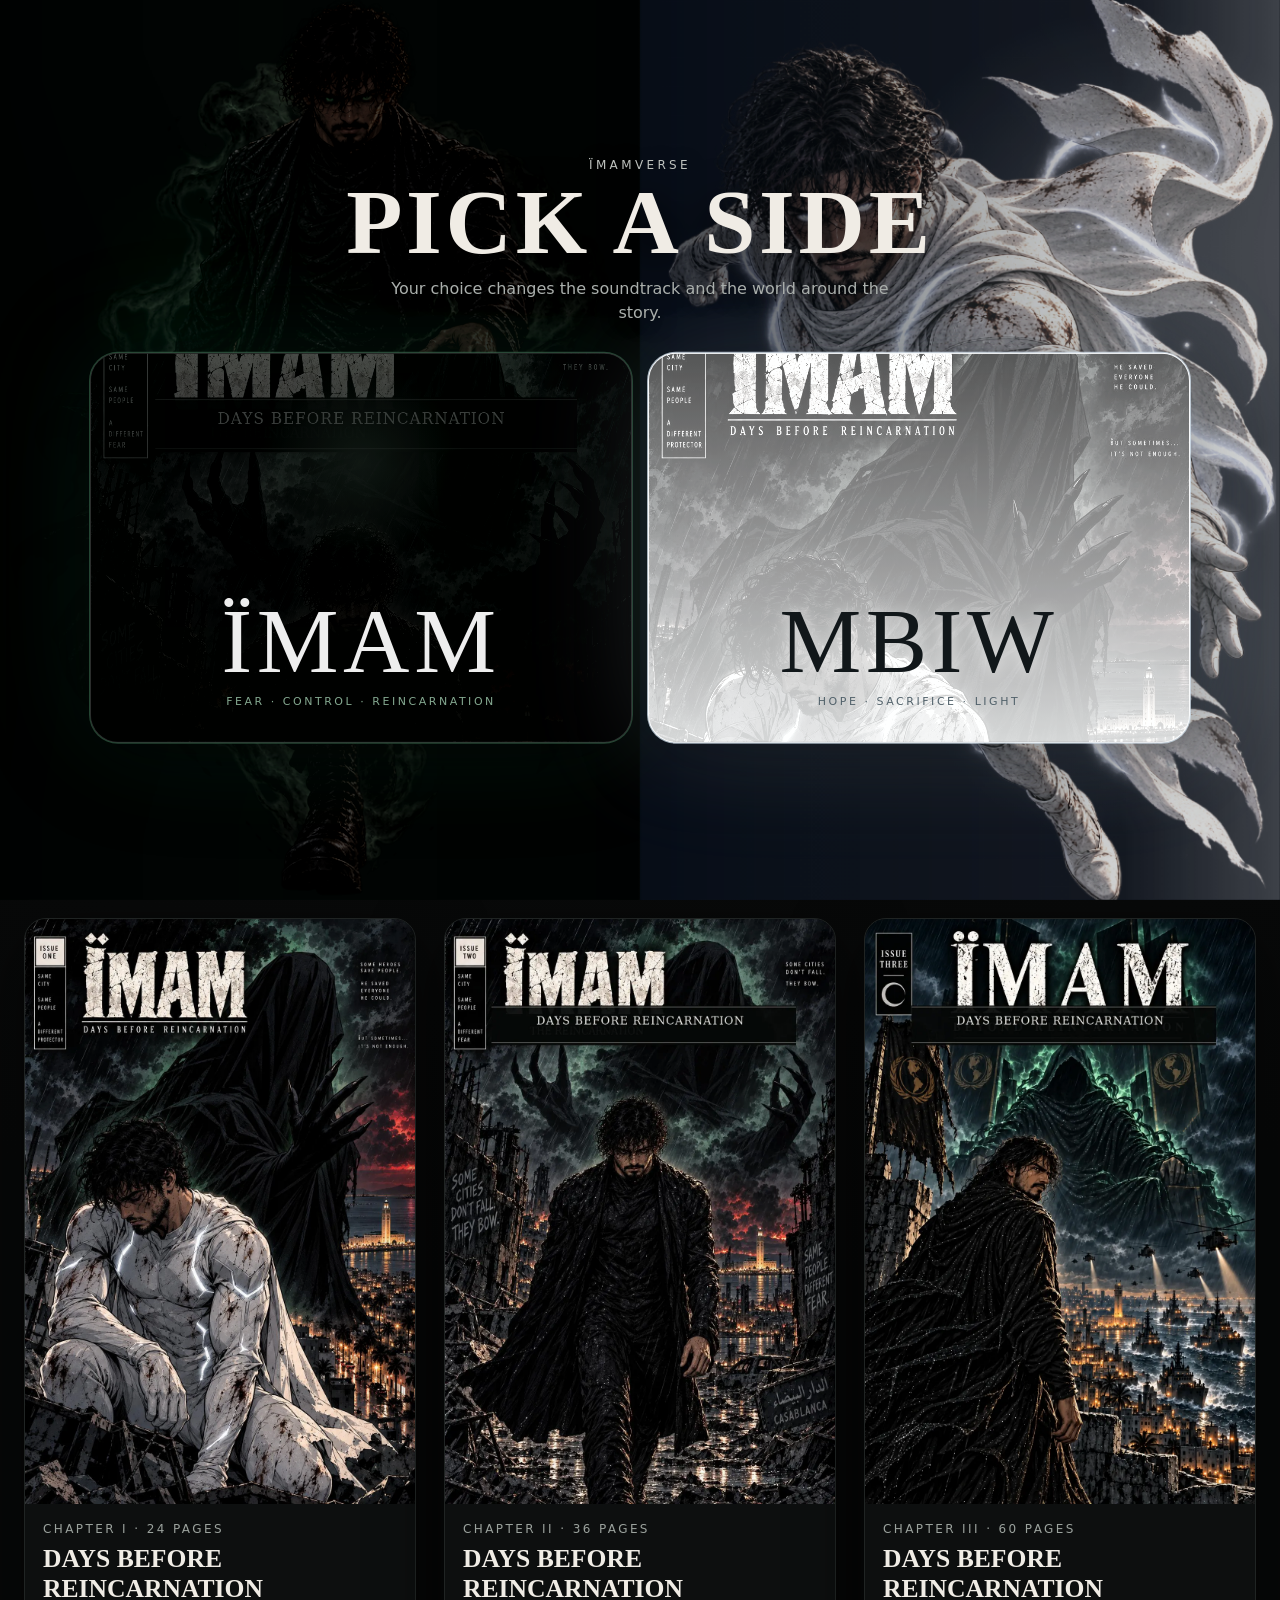
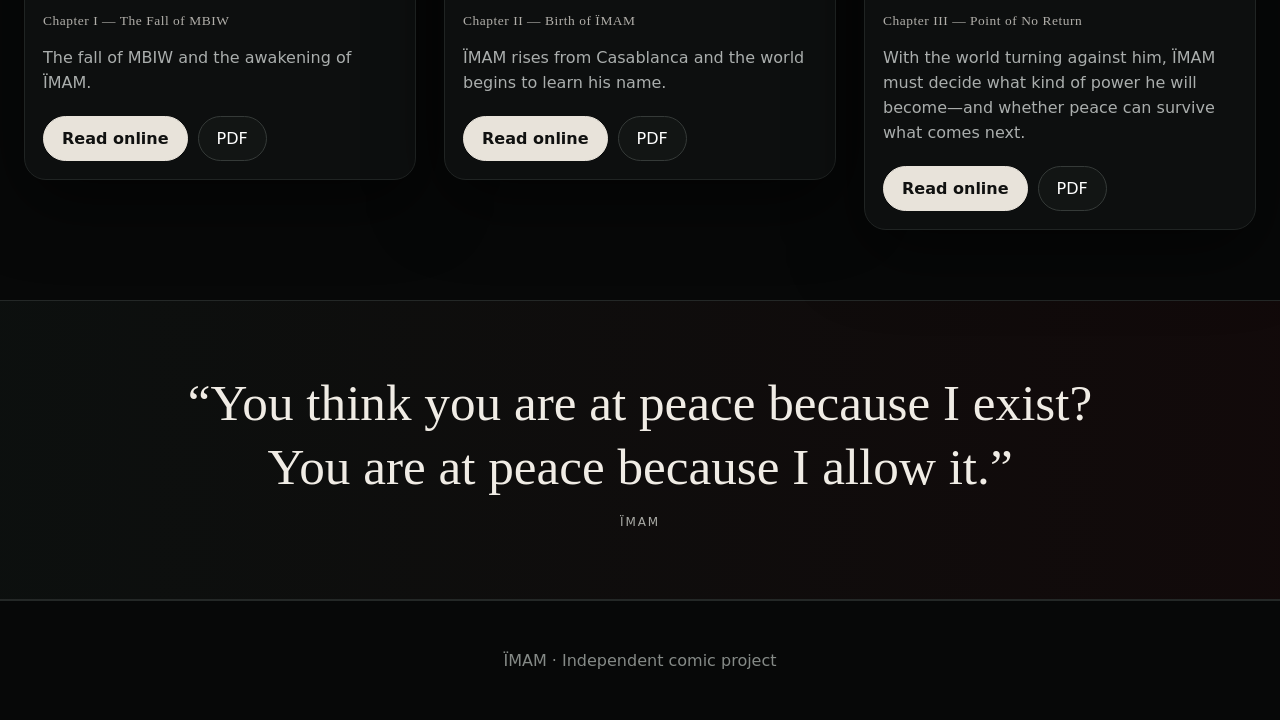
==== commit ce18d7ff: "Restore chapters to website" ====
--- a/index.html
+++ b/index.html
@@ -1,7 +1,7 @@
 <!doctype html><html lang="en"><head>
 <meta charset="utf-8"><meta name="viewport" content="width=device-width,initial-scale=1">
 <meta http-equiv="Cache-Control" content="no-cache, no-store, must-revalidate"><meta http-equiv="Pragma" content="no-cache"><meta http-equiv="Expires" content="0">
-<title>ÏMAM — Official Comic</title><meta name="description" content="ÏMAM — Official Comic.">
+<title>ÏMAM — Official Comic</title><meta name="description" content="Read DAYS BEFORE REINCARNATION — Chapter I, Chapter II, and Chapter III online.">
 <link rel="icon" href="assets/site/favicon.svg"><link rel="stylesheet" href="styles.css?v=25">
 <style>
 .volume-control{height:44px;display:flex;align-items:center;gap:8px;padding:0 11px;border:1px solid var(--side-line,#343937);border-radius:999px;background:var(--side-player,rgba(8,10,9,.92));backdrop-filter:blur(16px);color:var(--side-ink,#f1ede6);transition:.2s}
@@ -101,9 +101,15 @@
     <button class="side-card mbiw" type="button" data-side-choice="mbiw" aria-label="Choose MBIW"><span class="side-card-content"><span class="side-name">MBIW</span><span class="side-tag">Hope · Sacrifice · Light</span></span></button>
   </div>
 </div>
-<header class="site-header"><a class="brand" href="./">ÏMAM<span>OFFICIAL COMIC</span></a><nav class="nav"></nav></header>
+<header class="site-header"><a class="brand" href="./">ÏMAM<span>OFFICIAL COMIC</span></a><nav class="nav"><a href="#issues">Chapters</a><a href="issue1/" data-reader="issue1">Chapter I</a><a href="issue2/" data-reader="issue2">Chapter II</a><a href="issue3/" data-reader="issue3">Chapter III</a></nav></header>
 <main>
-<section class="hero"><div class="hero-inner"><div class="eyebrow">A dark superhero saga</div><h1>ÏMAM<span>THE REINCARNATION</span></h1><p>MBIW gave everything to protect his city. When the city turned on him, something colder woke inside. Read the story from the beginning.</p></div></section>
+<section class="hero"><div class="hero-inner"><div class="eyebrow">A dark superhero saga</div><h1>ÏMAM<span>THE REINCARNATION</span></h1><p>MBIW gave everything to protect his city. When the city turned on him, something colder woke inside. Read the story from the beginning.</p><div class="hero-actions"><a class="button primary" href="issue1/" data-reader="issue1">Start Chapter I</a><a class="button" href="issue2/" data-reader="issue2">Read Chapter II</a><a class="button" href="issue3/" data-reader="issue3">Read Chapter III</a></div></div></section>
+<section class="section" id="issues"><div class="section-head"><div><div class="eyebrow">Read online</div><h2>The Chapters</h2></div><p>Built for phones and desktops. Scroll through each full comic page in order, or download the PDF editions.</p></div>
+<div class="issue-grid">
+<article class="issue-card"><a class="cover-wrap" href="issue1/" data-reader="issue1"><img src="assets/issue1/page-01.webp?v=31" alt="ÏMAM Chapter I cover" loading="lazy"></a><div class="issue-meta"><div class="issue-no">Chapter I · 24 pages</div><h3>DAYS BEFORE REINCARNATION</h3><p>The fall of MBIW and the awakening of ÏMAM.</p><div class="issue-actions"><a class="button primary" href="issue1/" data-reader="issue1">Read online</a><a class="button" href="assets/issue1/IMAM_Issue_One.pdf" download>PDF</a></div></div></article>
+<article class="issue-card"><a class="cover-wrap" href="issue2/" data-reader="issue2"><img src="assets/issue2/page-01.webp?v=31" alt="ÏMAM Chapter II cover" loading="lazy"></a><div class="issue-meta"><div class="issue-no">Chapter II · 36 pages</div><h3>DAYS BEFORE REINCARNATION</h3><p>ÏMAM rises from Casablanca and the world begins to learn his name.</p><div class="issue-actions"><a class="button primary" href="issue2/" data-reader="issue2">Read online</a><a class="button" href="assets/issue2/IMAM_Issue_Two.pdf" download>PDF</a></div></div></article>
+<article class="issue-card"><a class="cover-wrap" href="issue3/" data-reader="issue3"><img src="assets/issue3/page-01.webp?v=31" alt="ÏMAM Chapter III cover" loading="lazy"></a><div class="issue-meta"><div class="issue-no">Chapter III · 60 pages</div><h3>DAYS BEFORE REINCARNATION</h3><p>With the world turning against him, ÏMAM must decide what kind of power he will become—and whether peace can survive what comes next.</p><div class="issue-actions"><a class="button primary" href="issue3/" data-reader="issue3">Read online</a><a class="button" href="assets/issue3/IMAM_Beyond_Reincarnation_Issue_3.pdf" download>PDF</a></div></div></article>
+</div></section>
 <section class="quote"><blockquote>“You think you are at peace because I exist? You are at peace because I allow it.”</blockquote><cite>ÏMAM</cite></section>
 </main><footer class="footer">ÏMAM · Independent comic project</footer>
 <div class="music-player" id="musicPlayer" aria-label="Soundtrack controls">
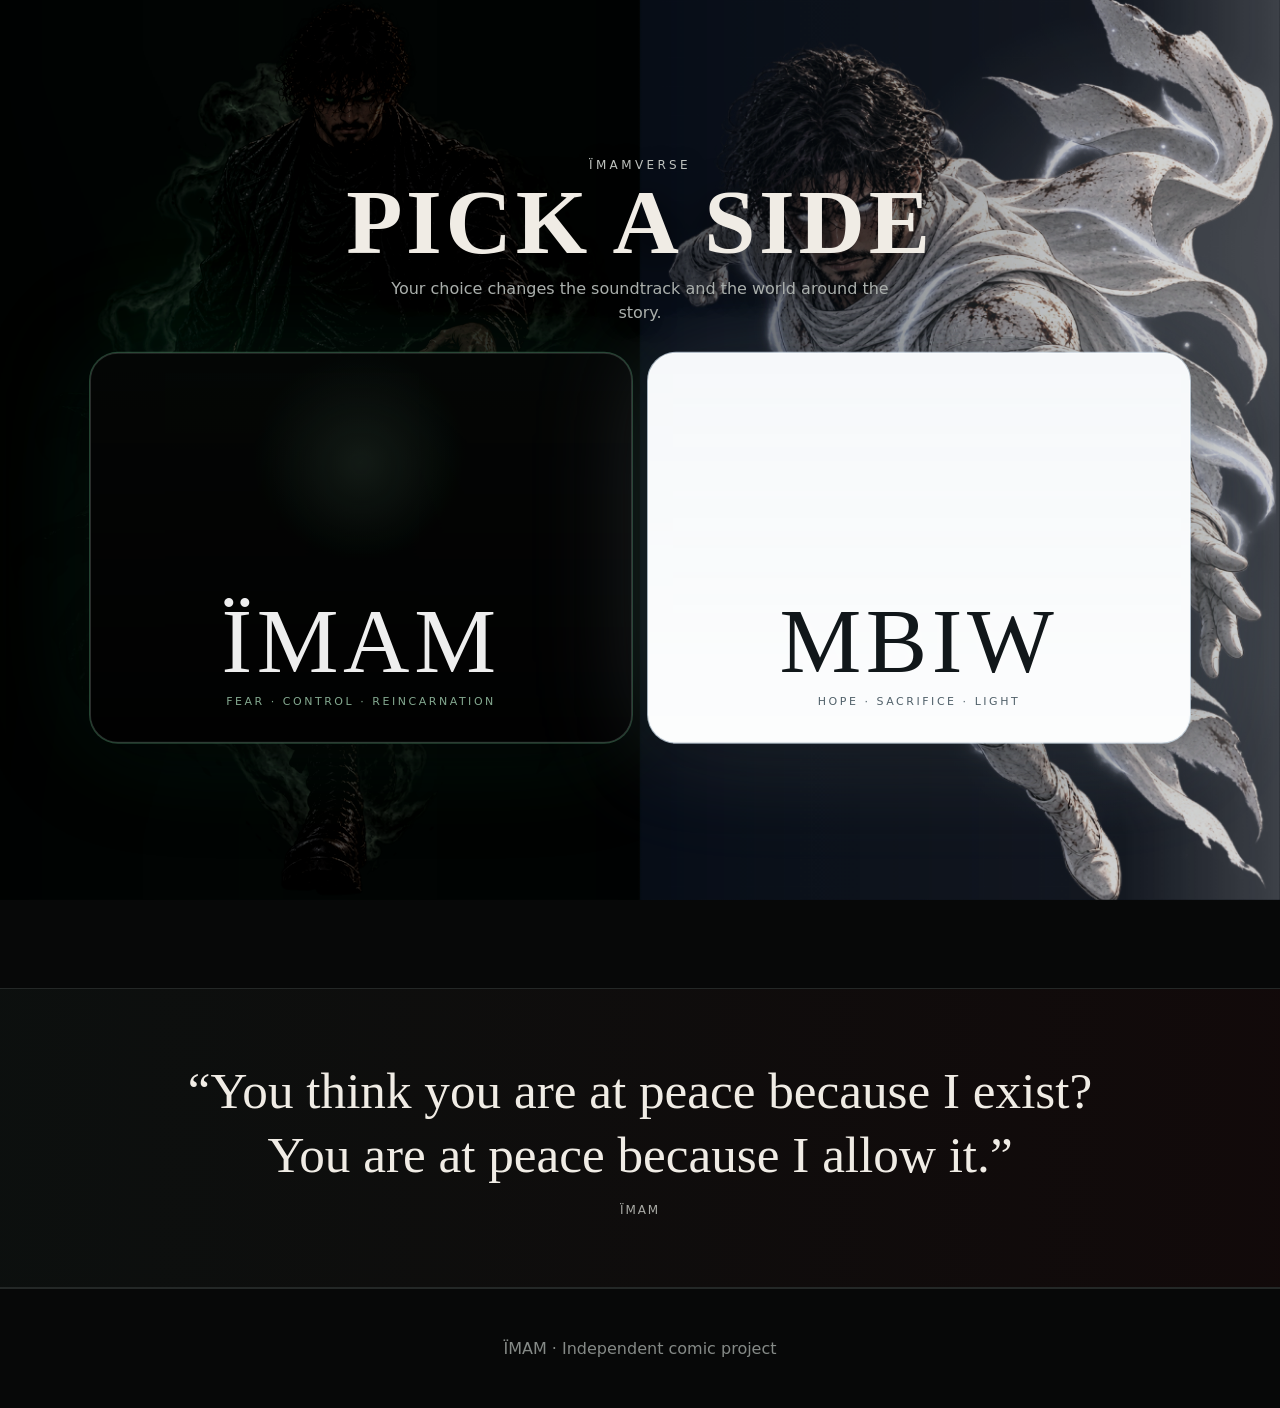
==== commit c43bea5b: "Temporarily unpublish all comic chapters during rework; preserve website experience" ====
--- a/index.html
+++ b/index.html
@@ -1,7 +1,7 @@
 <!doctype html><html lang="en"><head>
 <meta charset="utf-8"><meta name="viewport" content="width=device-width,initial-scale=1">
 <meta http-equiv="Cache-Control" content="no-cache, no-store, must-revalidate"><meta http-equiv="Pragma" content="no-cache"><meta http-equiv="Expires" content="0">
-<title>ÏMAM — Official Comic</title><meta name="description" content="Read DAYS BEFORE REINCARNATION — Chapter I, Chapter II, and Chapter III online.">
+<title>ÏMAM — Official Comic</title><meta name="description" content="ÏMAM — Days Before Reincarnation. Updated comic chapters coming soon.">
 <link rel="icon" href="assets/site/favicon.svg"><link rel="stylesheet" href="styles.css?v=25">
 <style>
 .volume-control{height:44px;display:flex;align-items:center;gap:8px;padding:0 11px;border:1px solid var(--side-line,#343937);border-radius:999px;background:var(--side-player,rgba(8,10,9,.92));backdrop-filter:blur(16px);color:var(--side-ink,#f1ede6);transition:.2s}
@@ -101,16 +101,8 @@
     <button class="side-card mbiw" type="button" data-side-choice="mbiw" aria-label="Choose MBIW"><span class="side-card-content"><span class="side-name">MBIW</span><span class="side-tag">Hope · Sacrifice · Light</span></span></button>
   </div>
 </div>
-<header class="site-header"><a class="brand" href="./">ÏMAM<span>OFFICIAL COMIC</span></a><nav class="nav"><a href="#issues">Chapters</a><a href="issue1/" data-reader="issue1">Chapter I</a><a href="issue2/" data-reader="issue2">Chapter II</a><a href="issue3/" data-reader="issue3">Chapter III</a></nav></header>
-<main>
-<section class="hero"><div class="hero-inner"><div class="eyebrow">A dark superhero saga</div><h1>ÏMAM<span>THE REINCARNATION</span></h1><p>MBIW gave everything to protect his city. When the city turned on him, something colder woke inside. Read the story from the beginning.</p><div class="hero-actions"><a class="button primary" href="issue1/" data-reader="issue1">Start Chapter I</a><a class="button" href="issue2/" data-reader="issue2">Read Chapter II</a><a class="button" href="issue3/" data-reader="issue3">Read Chapter III</a></div></div></section>
-<section class="section" id="issues"><div class="section-head"><div><div class="eyebrow">Read online</div><h2>The Chapters</h2></div><p>Built for phones and desktops. Scroll through each full comic page in order, or download the PDF editions.</p></div>
-<div class="issue-grid">
-<article class="issue-card"><a class="cover-wrap" href="issue1/" data-reader="issue1"><img src="assets/issue1/page-01.webp?v=31" alt="ÏMAM Chapter I cover" loading="lazy"></a><div class="issue-meta"><div class="issue-no">Chapter I · 24 pages</div><h3>DAYS BEFORE REINCARNATION</h3><p>The fall of MBIW and the awakening of ÏMAM.</p><div class="issue-actions"><a class="button primary" href="issue1/" data-reader="issue1">Read online</a><a class="button" href="assets/issue1/IMAM_Issue_One.pdf" download>PDF</a></div></div></article>
-<article class="issue-card"><a class="cover-wrap" href="issue2/" data-reader="issue2"><img src="assets/issue2/page-01.webp?v=31" alt="ÏMAM Chapter II cover" loading="lazy"></a><div class="issue-meta"><div class="issue-no">Chapter II · 36 pages</div><h3>DAYS BEFORE REINCARNATION</h3><p>ÏMAM rises from Casablanca and the world begins to learn his name.</p><div class="issue-actions"><a class="button primary" href="issue2/" data-reader="issue2">Read online</a><a class="button" href="assets/issue2/IMAM_Issue_Two.pdf" download>PDF</a></div></div></article>
-<article class="issue-card"><a class="cover-wrap" href="issue3/" data-reader="issue3"><img src="assets/issue3/page-01.webp?v=31" alt="ÏMAM Chapter III cover" loading="lazy"></a><div class="issue-meta"><div class="issue-no">Chapter III · 60 pages</div><h3>DAYS BEFORE REINCARNATION</h3><p>With the world turning against him, ÏMAM must decide what kind of power he will become—and whether peace can survive what comes next.</p><div class="issue-actions"><a class="button primary" href="issue3/" data-reader="issue3">Read online</a><a class="button" href="assets/issue3/IMAM_Beyond_Reincarnation_Issue_3.pdf" download>PDF</a></div></div></article>
-</div></section>
-<section class="quote"><blockquote>“You think you are at peace because I exist? You are at peace because I allow it.”</blockquote><cite>ÏMAM</cite></section>
+<header class="site-header"><a class="brand" href="./">ÏMAM<span>OFFICIAL COMIC</span></a><nav class="nav"><a href="#updates">Coming soon</a></nav></header>
+<main><section class="hero"><div class="hero-inner"><div class="eyebrow">A dark superhero saga</div><h1>ÏMAM<span>THE REINCARNATION</span></h1><p>The chapters are temporarily unavailable while the comic is being reworked.</p></div></section><section class="section" id="updates"><div class="section-head"><div><div class="eyebrow">DAYS BEFORE REINCARNATION</div><h2>New chapters coming soon</h2></div><p>Updated chapters will be announced here.</p></div></section><section class="quote"><blockquote>“You think you are at peace because I exist? You are at peace because I allow it.”</blockquote><cite>ÏMAM</cite></section>
 </main><footer class="footer">ÏMAM · Independent comic project</footer>
 <div class="music-player" id="musicPlayer" aria-label="Soundtrack controls">
   <button class="music-toggle" id="musicToggle" type="button" aria-pressed="false" aria-label="Pause soundtrack"><span class="music-icon" aria-hidden="true">♪</span><span class="music-copy"><strong id="musicState">Now playing</strong><small id="musicTrack">Soundtrack</small></span><span class="music-bars" aria-hidden="true"><i></i><i></i><i></i></span></button>
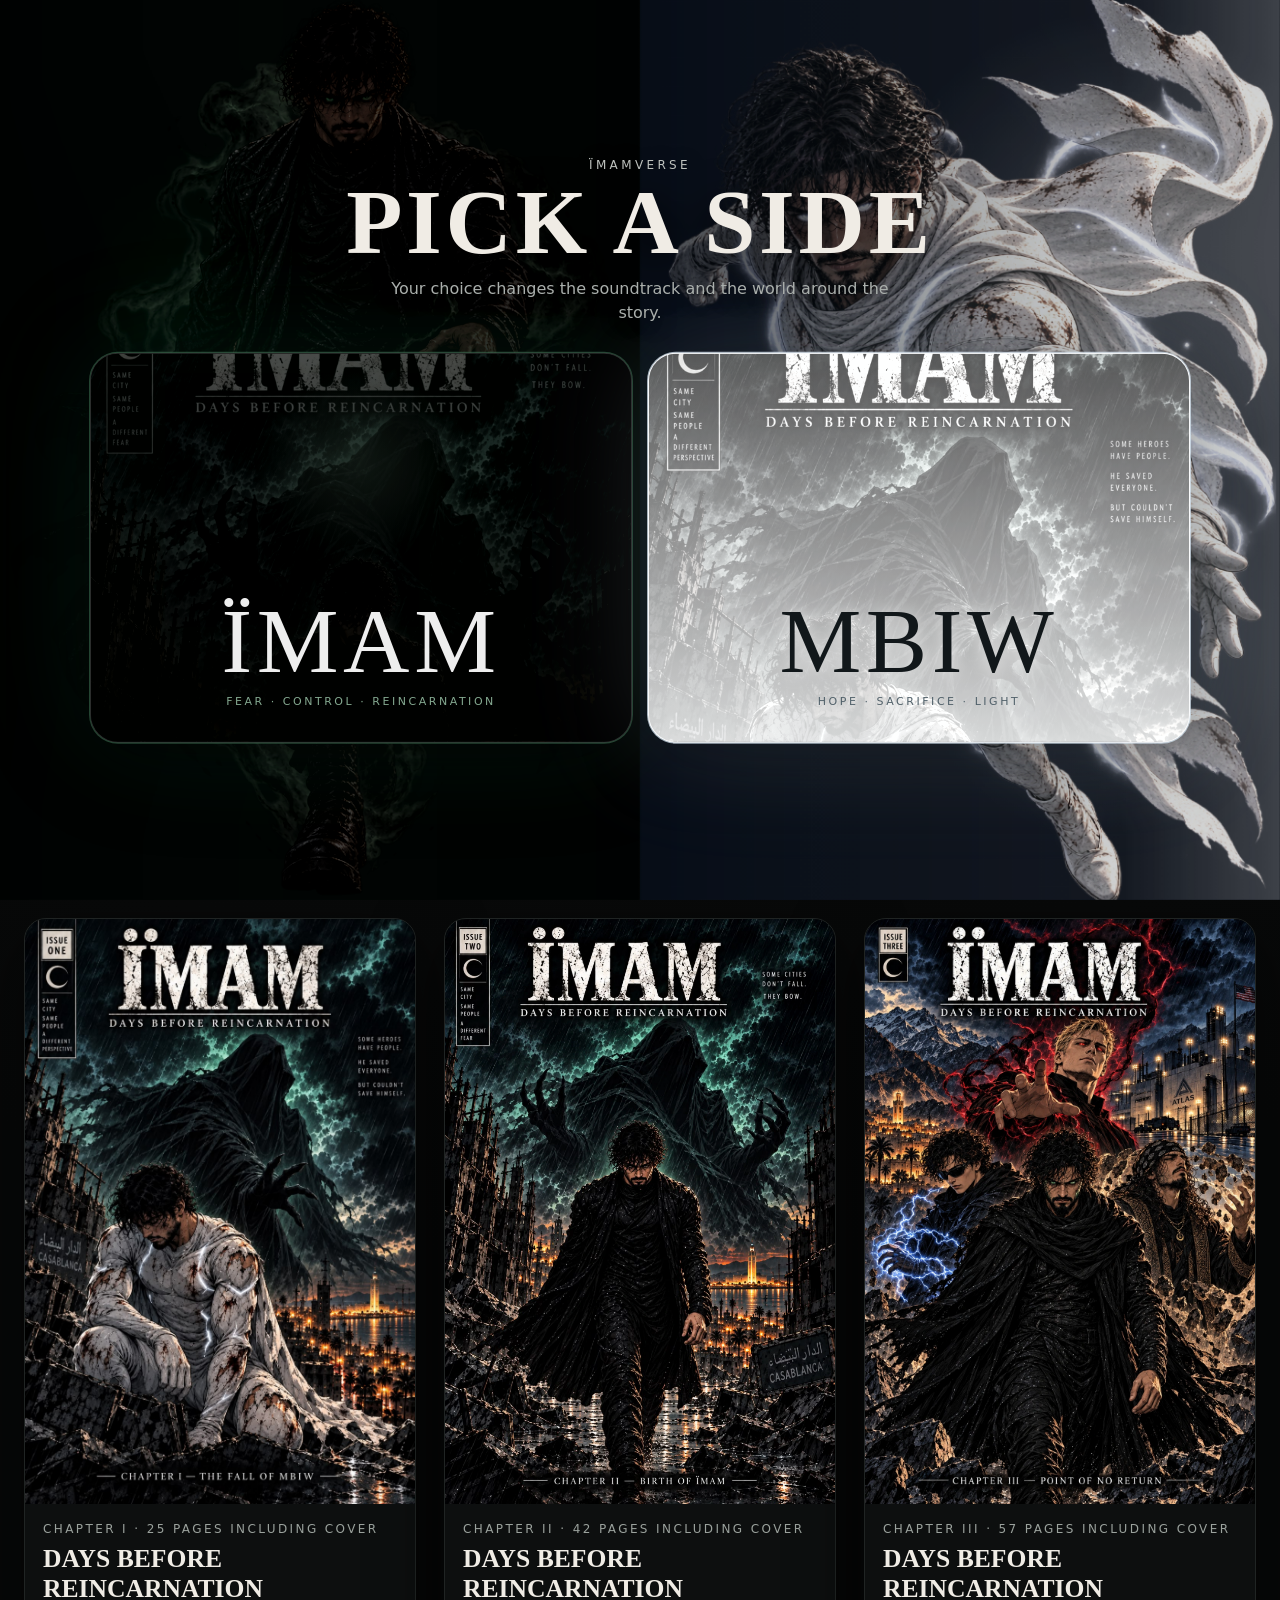
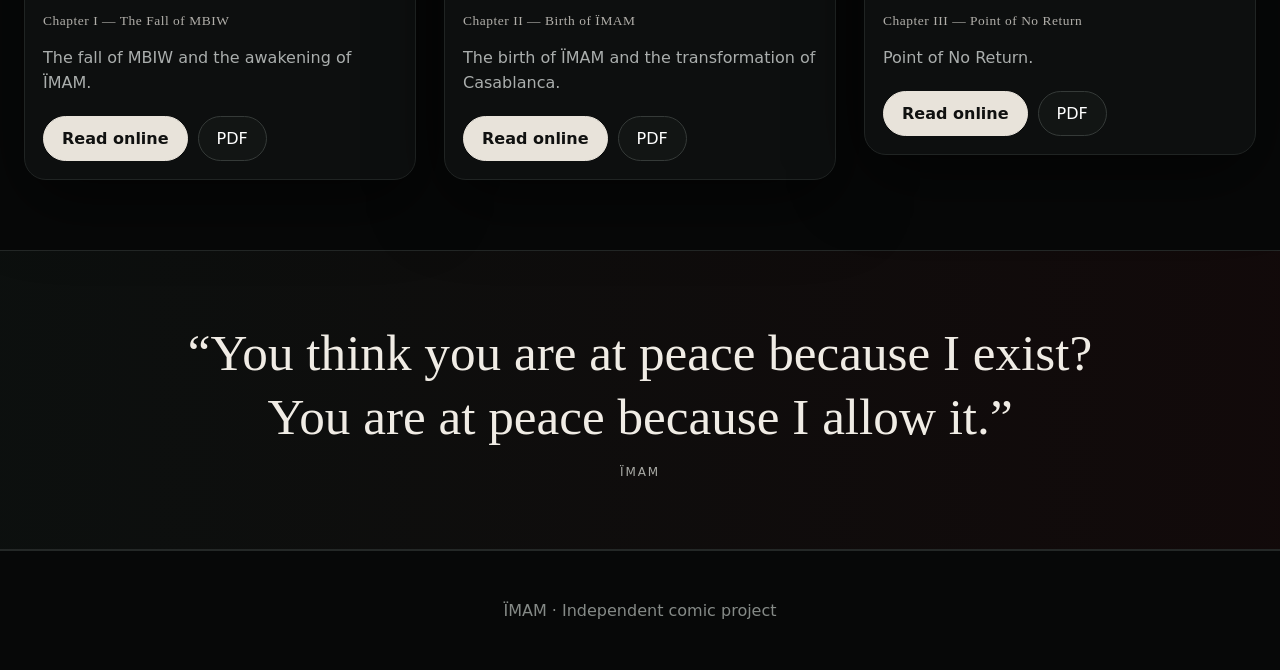
==== commit ba13ad67: "Publish corrected chapters I, II and III" ====
--- a/index.html
+++ b/index.html
@@ -1,7 +1,7 @@
 <!doctype html><html lang="en"><head>
 <meta charset="utf-8"><meta name="viewport" content="width=device-width,initial-scale=1">
 <meta http-equiv="Cache-Control" content="no-cache, no-store, must-revalidate"><meta http-equiv="Pragma" content="no-cache"><meta http-equiv="Expires" content="0">
-<title>ÏMAM — Official Comic</title><meta name="description" content="ÏMAM — Days Before Reincarnation. Updated comic chapters coming soon.">
+<title>ÏMAM — Official Comic</title><meta name="description" content="Read the updated ÏMAM — Days Before Reincarnation comic chapters online.">
 <link rel="icon" href="assets/site/favicon.svg"><link rel="stylesheet" href="styles.css?v=25">
 <style>
 .volume-control{height:44px;display:flex;align-items:center;gap:8px;padding:0 11px;border:1px solid var(--side-line,#343937);border-radius:999px;background:var(--side-player,rgba(8,10,9,.92));backdrop-filter:blur(16px);color:var(--side-ink,#f1ede6);transition:.2s}
@@ -101,8 +101,8 @@
     <button class="side-card mbiw" type="button" data-side-choice="mbiw" aria-label="Choose MBIW"><span class="side-card-content"><span class="side-name">MBIW</span><span class="side-tag">Hope · Sacrifice · Light</span></span></button>
   </div>
 </div>
-<header class="site-header"><a class="brand" href="./">ÏMAM<span>OFFICIAL COMIC</span></a><nav class="nav"><a href="#updates">Coming soon</a></nav></header>
-<main><section class="hero"><div class="hero-inner"><div class="eyebrow">A dark superhero saga</div><h1>ÏMAM<span>THE REINCARNATION</span></h1><p>The chapters are temporarily unavailable while the comic is being reworked.</p></div></section><section class="section" id="updates"><div class="section-head"><div><div class="eyebrow">DAYS BEFORE REINCARNATION</div><h2>New chapters coming soon</h2></div><p>Updated chapters will be announced here.</p></div></section><section class="quote"><blockquote>“You think you are at peace because I exist? You are at peace because I allow it.”</blockquote><cite>ÏMAM</cite></section>
+<header class="site-header"><a class="brand" href="./">ÏMAM<span>OFFICIAL COMIC</span></a><nav class="nav"><a href="#issues">Chapters</a><a href="issue1/" data-reader="issue1">Chapter I</a><a href="issue2/" data-reader="issue2">Chapter II</a><a href="issue3/" data-reader="issue3">Chapter III</a></nav></header>
+<main><section class="hero"><div class="hero-inner"><div class="eyebrow">A dark superhero saga</div><h1>ÏMAM<span>THE REINCARNATION</span></h1><p>MBIW gave everything to protect his city. When the city turned on him, something colder woke inside. Discover the updated chapters.</p><div class="hero-actions"><a class="button primary" href="issue1/" data-reader="issue1">Start Chapter I</a><a class="button" href="issue2/" data-reader="issue2">Read Chapter II</a><a class="button" href="issue3/" data-reader="issue3">Read Chapter III</a></div></div></section><section class="section" id="issues"><div class="section-head"><div><div class="eyebrow">Read online</div><h2>The Chapters</h2></div><p>Updated corrected editions.</p></div><div class="issue-grid"><article class="issue-card"><a class="cover-wrap" href="issue1/" data-reader="issue1"><img src="assets/issue1/page-01.webp?v=corrected" alt="ÏMAM Chapter I cover" loading="lazy"></a><div class="issue-meta"><div class="issue-no">Chapter I · 25 pages including cover</div><h3>DAYS BEFORE REINCARNATION</h3><p>The fall of MBIW and the awakening of ÏMAM.</p><div class="issue-actions"><a class="button primary" href="issue1/" data-reader="issue1">Read online</a><a class="button" href="assets/issue1/IMAM_Issue_1.pdf" download>PDF</a></div></div></article><article class="issue-card"><a class="cover-wrap" href="issue2/" data-reader="issue2"><img src="assets/issue2/page-01.webp?v=corrected" alt="ÏMAM Chapter II cover" loading="lazy"></a><div class="issue-meta"><div class="issue-no">Chapter II · 42 pages including cover</div><h3>DAYS BEFORE REINCARNATION</h3><p>The birth of ÏMAM and the transformation of Casablanca.</p><div class="issue-actions"><a class="button primary" href="issue2/" data-reader="issue2">Read online</a><a class="button" href="assets/issue2/IMAM_Issue_2.pdf" download>PDF</a></div></div></article><article class="issue-card"><a class="cover-wrap" href="issue3/" data-reader="issue3"><img src="assets/issue3/page-01.webp?v=corrected" alt="ÏMAM Chapter III cover" loading="lazy"></a><div class="issue-meta"><div class="issue-no">Chapter III · 57 pages including cover</div><h3>DAYS BEFORE REINCARNATION</h3><p>Point of No Return.</p><div class="issue-actions"><a class="button primary" href="issue3/" data-reader="issue3">Read online</a><a class="button" href="assets/issue3/IMAM_Issue_3.pdf" download>PDF</a></div></div></article></div></section><section class="quote"><blockquote>“You think you are at peace because I exist? You are at peace because I allow it.”</blockquote><cite>ÏMAM</cite></section>
 </main><footer class="footer">ÏMAM · Independent comic project</footer>
 <div class="music-player" id="musicPlayer" aria-label="Soundtrack controls">
   <button class="music-toggle" id="musicToggle" type="button" aria-pressed="false" aria-label="Pause soundtrack"><span class="music-icon" aria-hidden="true">♪</span><span class="music-copy"><strong id="musicState">Now playing</strong><small id="musicTrack">Soundtrack</small></span><span class="music-bars" aria-hidden="true"><i></i><i></i><i></i></span></button>
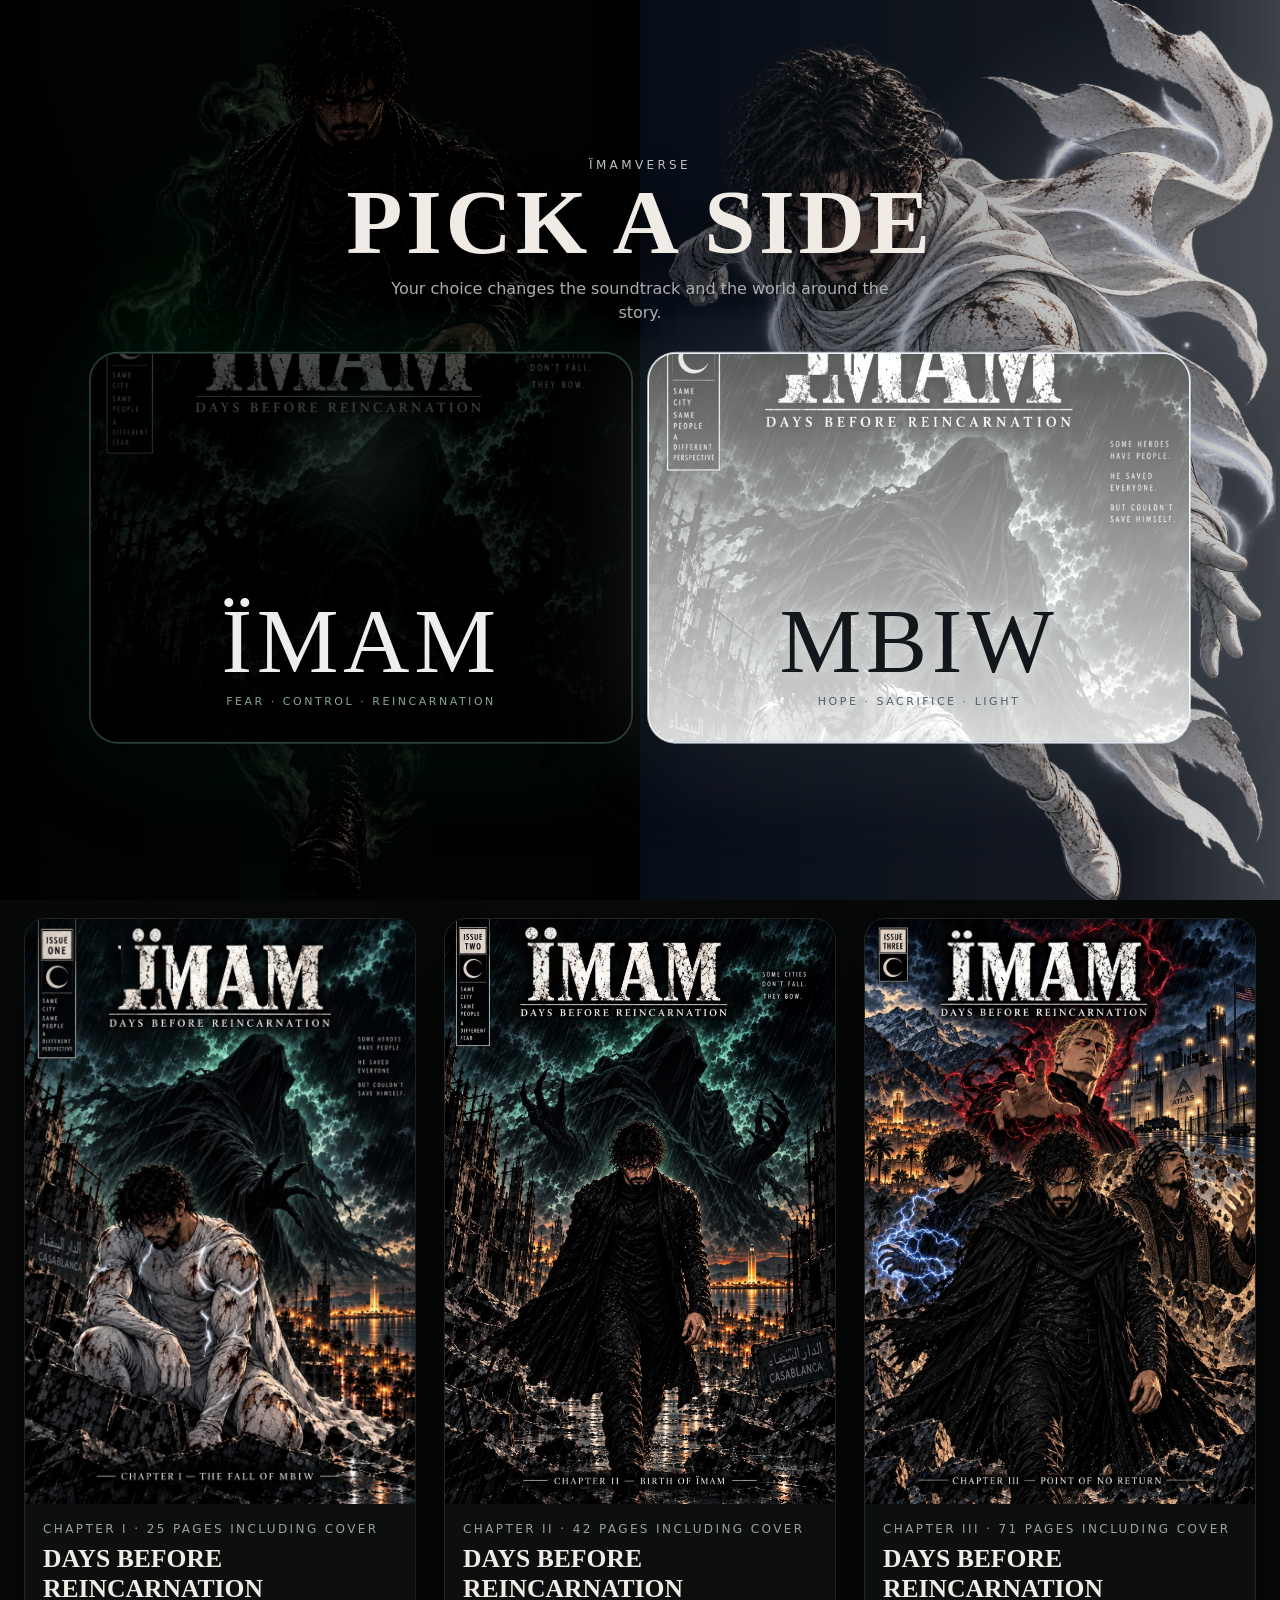
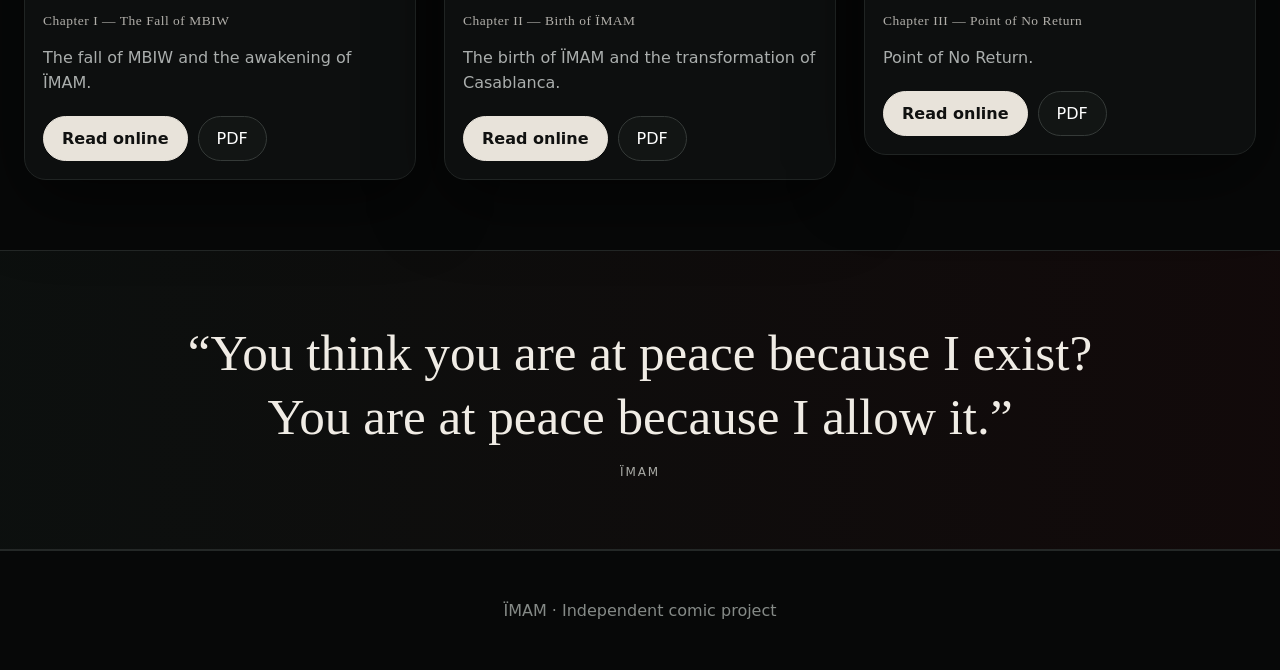
==== commit 02590c8e: "Publish corrected centered-dot trilogy" ====
--- a/index.html
+++ b/index.html
@@ -90,6 +90,37 @@
 
 @media(max-width:1050px){body.side-selected:before,body.side-selected:after{display:none}}
 @media(max-width:720px){.music-player{left:10px;right:10px;bottom:10px;flex-wrap:wrap}.music-toggle{flex:1 1 178px;min-width:0}.volume-control{flex:0 1 116px;padding:0 8px;gap:5px}.volume-slider{width:58px}.volume-value{display:none}.side-switch{flex:1 0 100%;height:38px}.mbiw-transition-copy strong,.imam-transition-copy strong{font-size:clamp(28px,9vw,48px)}.mbiw-transition-copy span,.imam-transition-copy span{font-size:9px;letter-spacing:.32em}}
+
+/* Clear, unmistakable change when a visitor chooses ÏMAM or MBIW. */
+.hero-inner{width:min(920px,100%);padding:clamp(20px,4vw,42px);border-radius:28px;transition:background .45s ease,border-color .45s ease,box-shadow .45s ease}
+body.side-selected .hero-inner{background:linear-gradient(135deg,rgba(0,0,0,.70),rgba(0,0,0,.32));border:1px solid rgba(255,255,255,.13);backdrop-filter:blur(5px)}
+.mode-indicator{display:none;align-items:center;justify-content:center;gap:12px;width:max-content;max-width:100%;margin:14px auto 20px;padding:11px 19px;border-radius:999px;border:1px solid rgba(68,255,141,.54);background:rgba(3,22,10,.87);color:#bdffca;box-shadow:0 0 32px rgba(20,218,95,.30),inset 0 0 16px rgba(46,184,91,.16);font-weight:800;font-size:clamp(11px,1.8vw,15px);letter-spacing:.17em}
+.mode-indicator-dot{width:10px;height:10px;flex:0 0 10px;border-radius:50%;background:#64ff91;box-shadow:0 0 14px 5px rgba(58,255,128,.55);animation:imamModePulse 1.7s ease-in-out infinite}
+body.side-selected .mode-indicator{display:flex}
+.side-manifesto{display:none;flex-direction:column;align-items:center;gap:7px;margin:24px auto 0;padding:17px 22px;border-top:1px solid rgba(96,255,148,.46);border-bottom:1px solid rgba(96,255,148,.22);background:linear-gradient(90deg,transparent,rgba(8,47,24,.61),transparent);color:#d7ffe0}
+body.side-selected .side-manifesto{display:flex}
+.side-manifesto>span{font-size:12px;letter-spacing:.40em;font-weight:900;color:#86ffab}
+.side-manifesto>strong{font-family:Georgia,"Times New Roman",serif;font-size:clamp(19px,3.6vw,37px);letter-spacing:.075em;text-shadow:0 0 22px rgba(41,255,105,.42)}
+.side-manifesto>small{font-size:clamp(12px,1.6vw,16px);font-style:italic;color:#d7e6d9}
+body.side-selected[data-side="imam"] .hero-inner{box-shadow:0 0 75px rgba(14,173,68,.21),inset 0 0 50px rgba(8,63,31,.29);border-color:rgba(79,255,135,.35)}
+body.side-selected[data-side="imam"] .hero h1{color:#f4fff5;text-shadow:0 0 28px rgba(78,255,128,.65),0 0 85px rgba(33,193,79,.32)}
+body.side-selected[data-side="imam"] .hero h1 span{color:#7cff9b}
+body.side-selected[data-side="imam"] .hero .eyebrow{color:#7fff9f}
+body.side-selected[data-side="mbiw"] .hero-inner{background:linear-gradient(135deg,rgba(240,249,255,.90),rgba(227,241,250,.67));border-color:rgba(92,171,226,.8);box-shadow:0 0 65px rgba(180,227,255,.45)}
+body.side-selected[data-side="mbiw"] .mode-indicator{color:#194663;background:rgba(234,248,255,.94);border-color:#5d9dc2;box-shadow:0 0 30px rgba(151,213,253,.42)}
+body.side-selected[data-side="mbiw"] .mode-indicator-dot{background:#7ac9fa;box-shadow:0 0 13px 4px rgba(115,200,255,.44)}
+body.side-selected[data-side="mbiw"] .side-manifesto{color:#153b56;background:linear-gradient(90deg,transparent,rgba(212,238,254,.7),transparent);border-top-color:rgba(58,145,207,.5);border-bottom-color:rgba(58,145,207,.25)}
+body.side-selected[data-side="mbiw"] .side-manifesto>span{color:#215984}
+body.side-selected[data-side="mbiw"] .side-manifesto>strong{text-shadow:0 0 24px rgba(165,223,255,.56)}
+body.side-selected[data-side="mbiw"] .side-manifesto>small{color:#355469}
+body.side-selected.mode-reveal .mode-indicator{animation:imamModeArrival .9s ease both}
+body.side-selected.mode-reveal .hero-inner{animation:imamHeroArrival .9s ease both}
+@keyframes imamModePulse{50%{transform:scale(1.2);box-shadow:0 0 18px 7px rgba(58,255,128,.76)}}
+@keyframes imamModeArrival{from{opacity:0;transform:translateY(15px) scale(.9)}to{opacity:1;transform:translateY(0) scale(1)}}
+@keyframes imamHeroArrival{from{filter:brightness(.4);transform:scale(.985)}to{filter:brightness(1);transform:scale(1)}}
+@media(max-width:720px){.hero-inner{padding:22px 15px}.mode-indicator{font-size:11px;letter-spacing:.10em;padding:10px 12px}.side-manifesto{padding:13px 7px;margin-top:18px}.side-manifesto>strong{font-size:21px}}
+@media(prefers-reduced-motion:reduce){.mode-indicator-dot,body.side-selected.mode-reveal .mode-indicator,body.side-selected.mode-reveal .hero-inner{animation:none}}
+
 </style>
 </head><body class="gate-open">
 <div class="enter-gate" id="enterGate">
@@ -102,7 +133,7 @@
   </div>
 </div>
 <header class="site-header"><a class="brand" href="./">ÏMAM<span>OFFICIAL COMIC</span></a><nav class="nav"><a href="#issues">Chapters</a><a href="issue1/" data-reader="issue1">Chapter I</a><a href="issue2/" data-reader="issue2">Chapter II</a><a href="issue3/" data-reader="issue3">Chapter III</a></nav></header>
-<main><section class="hero"><div class="hero-inner"><div class="eyebrow">A dark superhero saga</div><h1>ÏMAM<span>THE REINCARNATION</span></h1><p>MBIW gave everything to protect his city. When the city turned on him, something colder woke inside. Discover the updated chapters.</p><div class="hero-actions"><a class="button primary" href="issue1/" data-reader="issue1">Start Chapter I</a><a class="button" href="issue2/" data-reader="issue2">Read Chapter II</a><a class="button" href="issue3/" data-reader="issue3">Read Chapter III</a></div></div></section><section class="section" id="issues"><div class="section-head"><div><div class="eyebrow">Read online</div><h2>The Chapters</h2></div><p>Updated corrected editions.</p></div><div class="issue-grid"><article class="issue-card"><a class="cover-wrap" href="issue1/" data-reader="issue1"><img src="assets/issue1/page-01.webp?v=corrected" alt="ÏMAM Chapter I cover" loading="lazy"></a><div class="issue-meta"><div class="issue-no">Chapter I · 25 pages including cover</div><h3>DAYS BEFORE REINCARNATION</h3><p>The fall of MBIW and the awakening of ÏMAM.</p><div class="issue-actions"><a class="button primary" href="issue1/" data-reader="issue1">Read online</a><a class="button" href="assets/issue1/IMAM_Issue_1.pdf" download>PDF</a></div></div></article><article class="issue-card"><a class="cover-wrap" href="issue2/" data-reader="issue2"><img src="assets/issue2/page-01.webp?v=corrected" alt="ÏMAM Chapter II cover" loading="lazy"></a><div class="issue-meta"><div class="issue-no">Chapter II · 42 pages including cover</div><h3>DAYS BEFORE REINCARNATION</h3><p>The birth of ÏMAM and the transformation of Casablanca.</p><div class="issue-actions"><a class="button primary" href="issue2/" data-reader="issue2">Read online</a><a class="button" href="assets/issue2/IMAM_Issue_2.pdf" download>PDF</a></div></div></article><article class="issue-card"><a class="cover-wrap" href="issue3/" data-reader="issue3"><img src="assets/issue3/page-01.webp?v=corrected" alt="ÏMAM Chapter III cover" loading="lazy"></a><div class="issue-meta"><div class="issue-no">Chapter III · 57 pages including cover</div><h3>DAYS BEFORE REINCARNATION</h3><p>Point of No Return.</p><div class="issue-actions"><a class="button primary" href="issue3/" data-reader="issue3">Read online</a><a class="button" href="assets/issue3/IMAM_Issue_3.pdf" download>PDF</a></div></div></article></div></section><section class="quote"><blockquote>“You think you are at peace because I exist? You are at peace because I allow it.”</blockquote><cite>ÏMAM</cite></section>
+<main><section class="hero"><div class="hero-inner"><div class="eyebrow" id="heroEyebrow">YOUR CHOICE SHAPES THE WORLD</div><div class="mode-indicator" id="modeIndicator" role="status" aria-live="polite"><span class="mode-indicator-dot" aria-hidden="true"></span><span id="modeIndicatorLabel">SIDE SELECTED</span></div><h1>ÏMAM<span>THE REINCARNATION</span></h1><p id="heroDescription">The world changes with the side you choose.</p><div class="side-manifesto" id="sideManifesto"><span id="manifestoLabel">ÏMAM</span><strong id="manifestoQuote">YOU CHOSE REINCARNATION</strong><small id="manifestoCaption">The world answers to you.</small></div><div class="hero-actions"><a class="button primary" href="issue1/" data-reader="issue1">Start Chapter I</a><a class="button" href="issue2/" data-reader="issue2">Read Chapter II</a><a class="button" href="issue3/" data-reader="issue3">Read Chapter III</a></div></div></section><section class="section" id="issues"><div class="section-head"><div><div class="eyebrow">Read online</div><h2>The Chapters</h2></div><p>Updated corrected editions.</p></div><div class="issue-grid"><article class="issue-card"><a class="cover-wrap" href="issue1/" data-reader="issue1"><img src="assets/issue1/page-01.webp?v=dots-centered-final" alt="ÏMAM Chapter I cover" loading="lazy"></a><div class="issue-meta"><div class="issue-no">Chapter I · 25 pages including cover</div><h3>DAYS BEFORE REINCARNATION</h3><p>The fall of MBIW and the awakening of ÏMAM.</p><div class="issue-actions"><a class="button primary" href="issue1/" data-reader="issue1">Read online</a><a class="button" href="assets/issue1/IMAM_Issue_1.pdf?v=dots-centered-final" download>PDF</a></div></div></article><article class="issue-card"><a class="cover-wrap" href="issue2/" data-reader="issue2"><img src="assets/issue2/page-01.webp?v=dots-centered-final" alt="ÏMAM Chapter II cover" loading="lazy"></a><div class="issue-meta"><div class="issue-no">Chapter II · 42 pages including cover</div><h3>DAYS BEFORE REINCARNATION</h3><p>The birth of ÏMAM and the transformation of Casablanca.</p><div class="issue-actions"><a class="button primary" href="issue2/" data-reader="issue2">Read online</a><a class="button" href="assets/issue2/IMAM_Issue_2.pdf?v=dots-centered-final" download>PDF</a></div></div></article><article class="issue-card"><a class="cover-wrap" href="issue3/" data-reader="issue3"><img src="assets/issue3/page-01.webp?v=dots-centered-final" alt="ÏMAM Chapter III cover" loading="lazy"></a><div class="issue-meta"><div class="issue-no">Chapter III · 71 pages including cover</div><h3>DAYS BEFORE REINCARNATION</h3><p>Point of No Return.</p><div class="issue-actions"><a class="button primary" href="issue3/" data-reader="issue3">Read online</a><a class="button" href="assets/issue3/IMAM_Issue_3.pdf?v=dots-centered-final" download>PDF</a></div></div></article></div></section><section class="quote"><blockquote>“You think you are at peace because I exist? You are at peace because I allow it.”</blockquote><cite>ÏMAM</cite></section>
 </main><footer class="footer">ÏMAM · Independent comic project</footer>
 <div class="music-player" id="musicPlayer" aria-label="Soundtrack controls">
   <button class="music-toggle" id="musicToggle" type="button" aria-pressed="false" aria-label="Pause soundtrack"><span class="music-icon" aria-hidden="true">♪</span><span class="music-copy"><strong id="musicState">Now playing</strong><small id="musicTrack">Soundtrack</small></span><span class="music-bars" aria-hidden="true"><i></i><i></i><i></i></span></button>
@@ -175,11 +206,21 @@
     if(heroTitle&&heroTitle.firstChild)heroTitle.firstChild.nodeValue=name;
     const subtitle=heroTitle?heroTitle.querySelector('span'):null;
     if(subtitle)subtitle.textContent=isMbiw?'DAYS BEFORE REINCARNATION':'THE REINCARNATION';
+    const setText=(id,value)=>{const el=document.getElementById(id);if(el)el.textContent=value;};
+    setText('heroEyebrow',isMbiw?'THE LIGHT LIVES ON':'THE REINCARNATION BEGINS');
+    setText('modeIndicatorLabel',isMbiw?'MBIW MODE ACTIVATED':'ÏMAM MODE ACTIVATED');
+    setText('heroDescription',isMbiw?'You chose hope, sacrifice, and the hero who protects Casablanca.':'You chose ÏMAM. The world is no longer the same.');
+    setText('manifestoLabel',name);
+    setText('manifestoQuote',isMbiw?'YOU CHOSE THE LIGHT':'YOU CHOSE REINCARNATION');
+    setText('manifestoCaption',isMbiw?'The story begins with MBIW.':'You are at peace because I allow it.');
     document.title=name+' — Official Comic';
   };
   const setTheme=(side)=>{
     currentSide=side;document.body.dataset.side=side;document.documentElement.dataset.side=side;
     document.body.classList.add('side-selected');localStorage.setItem('imamverse_side',side);updateIdentity(side);
+    document.body.classList.remove('mode-reveal');
+    void document.body.offsetWidth;
+    document.body.classList.add('mode-reveal');
   };
   const sync=()=>{
     const playing=!audio.paused&&!!currentSide;
